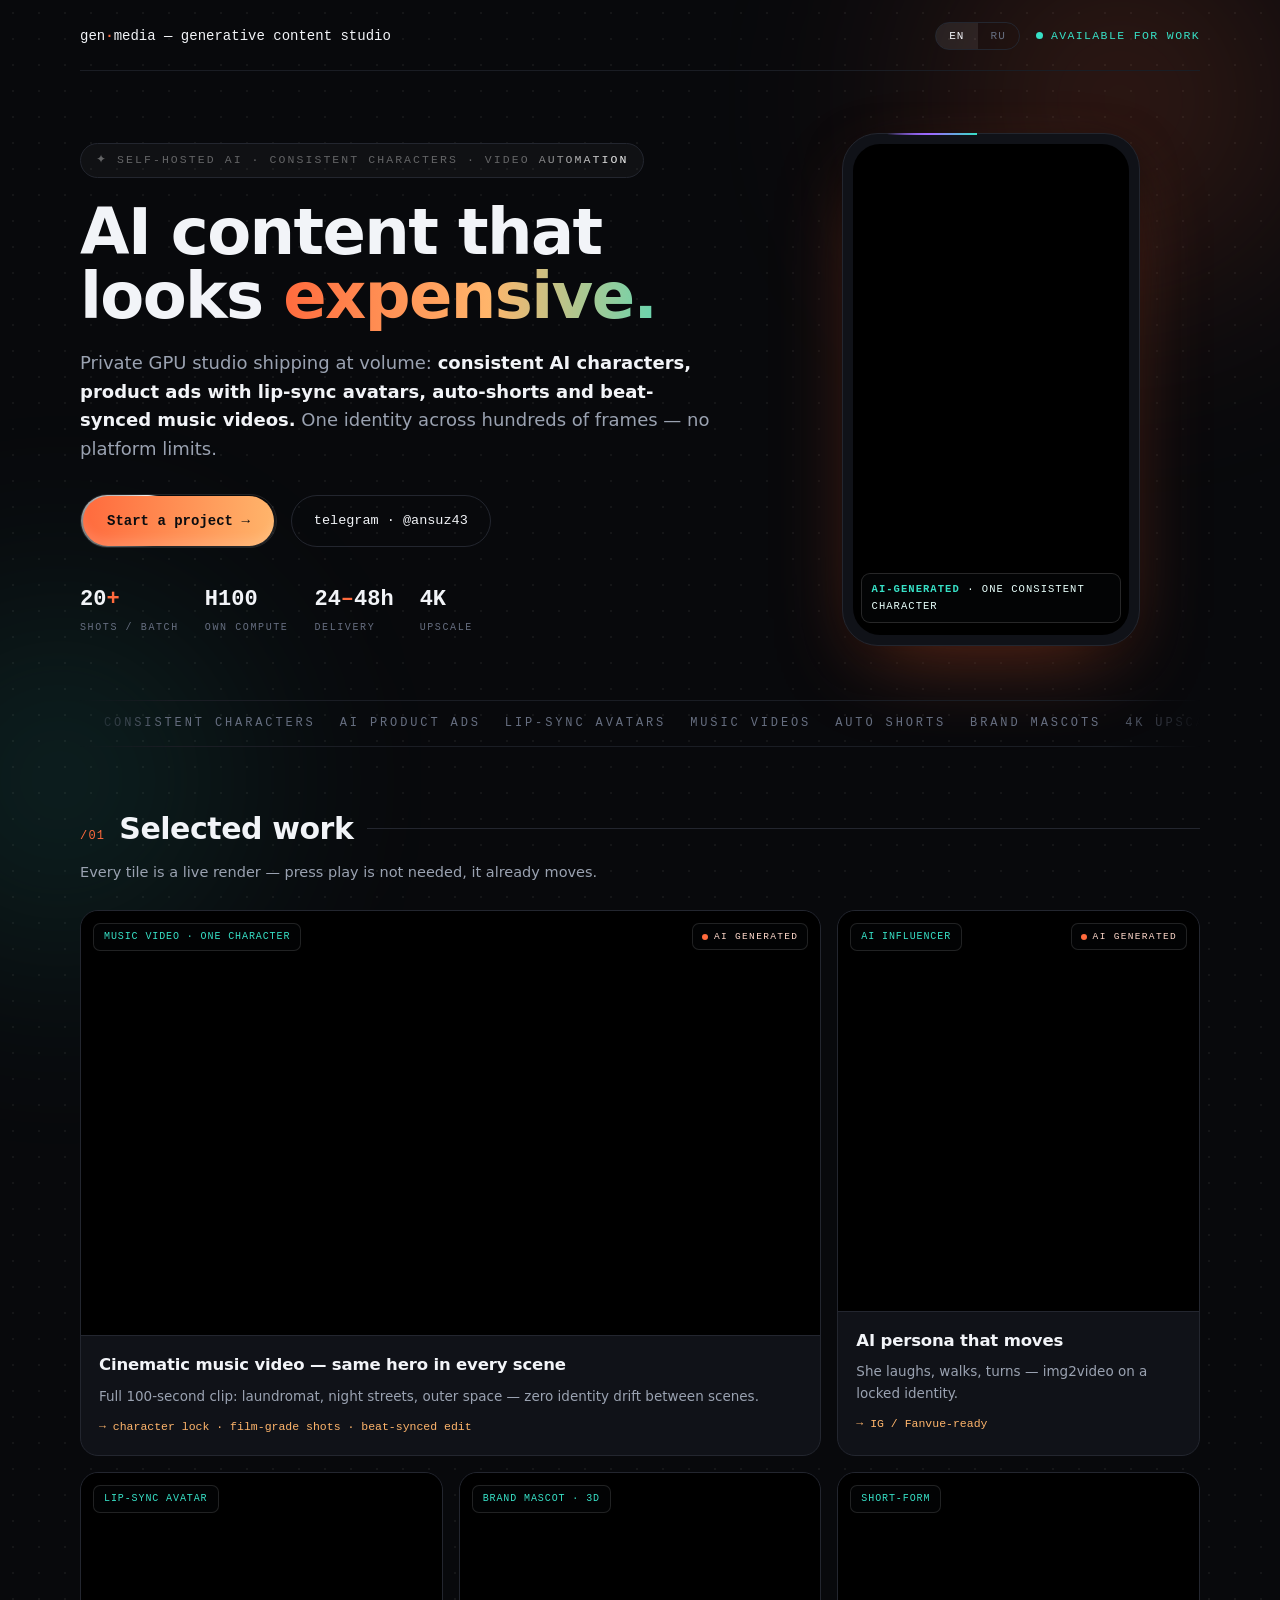
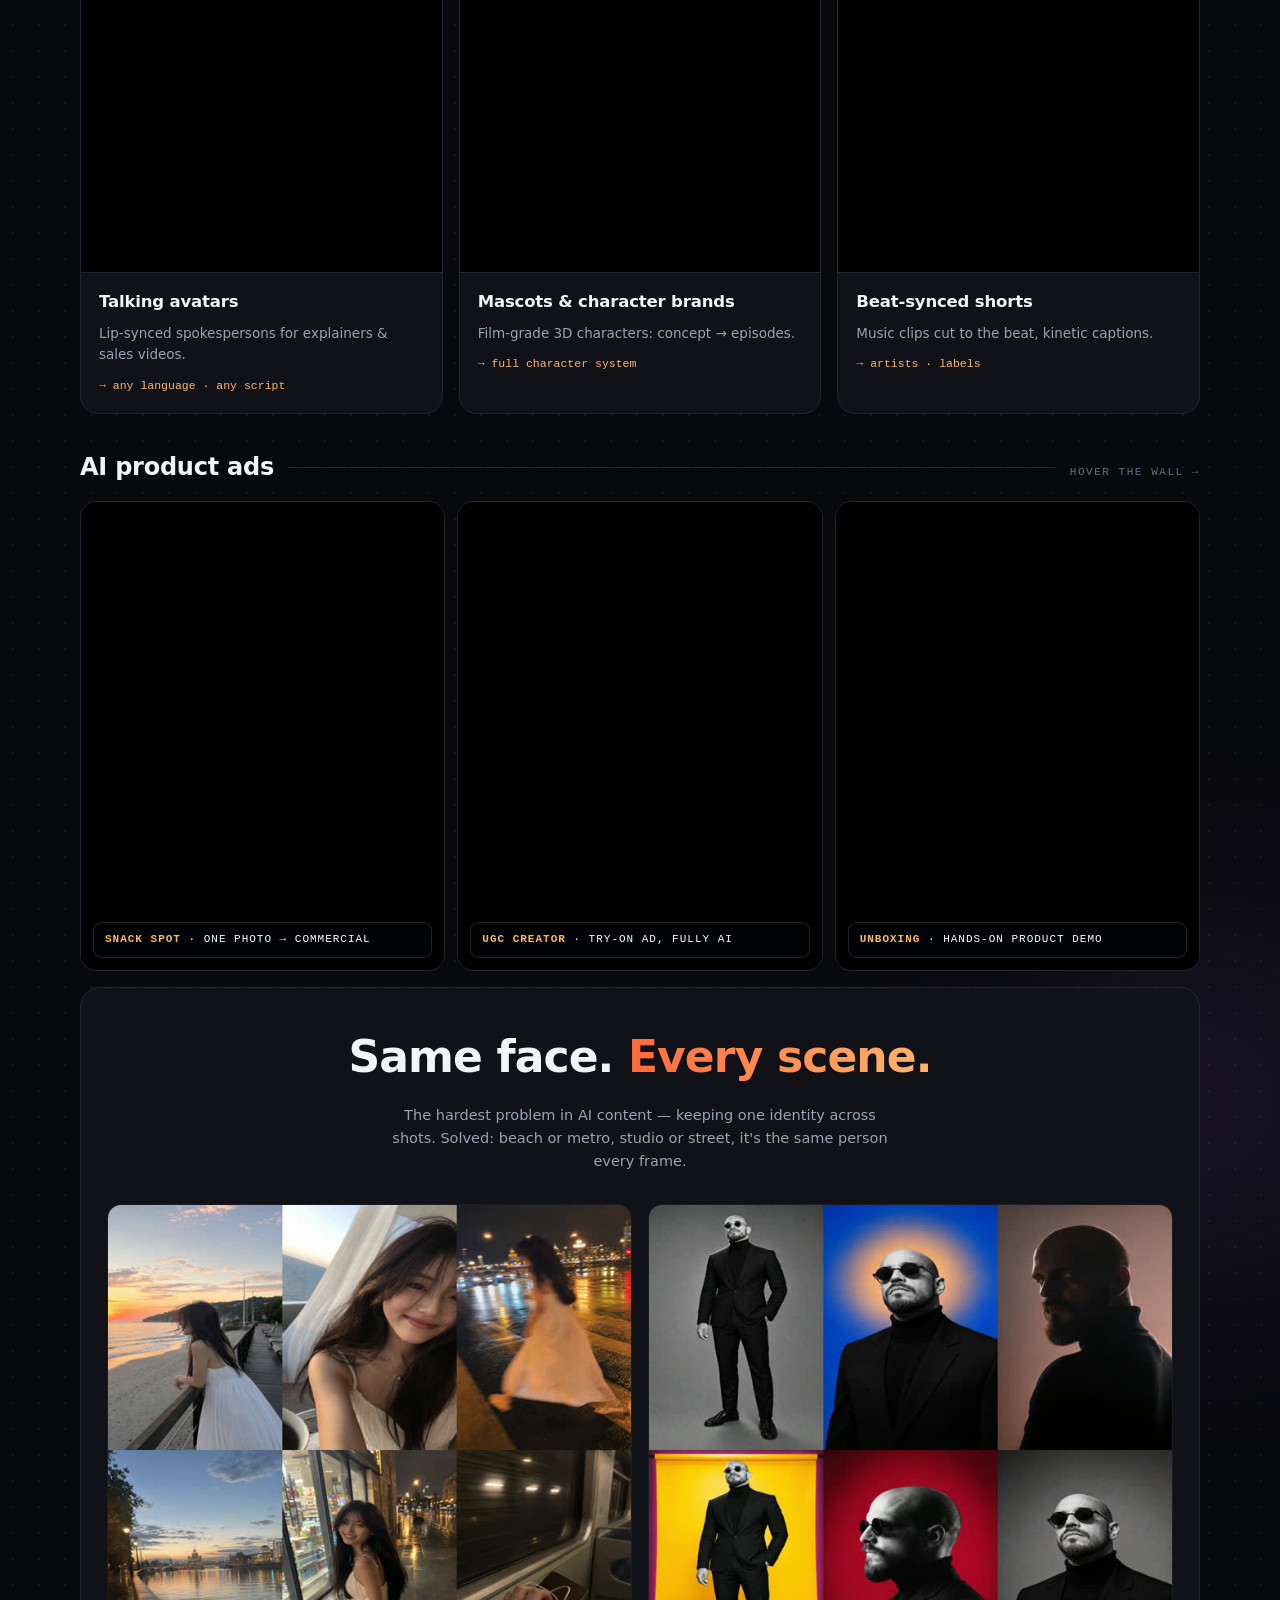
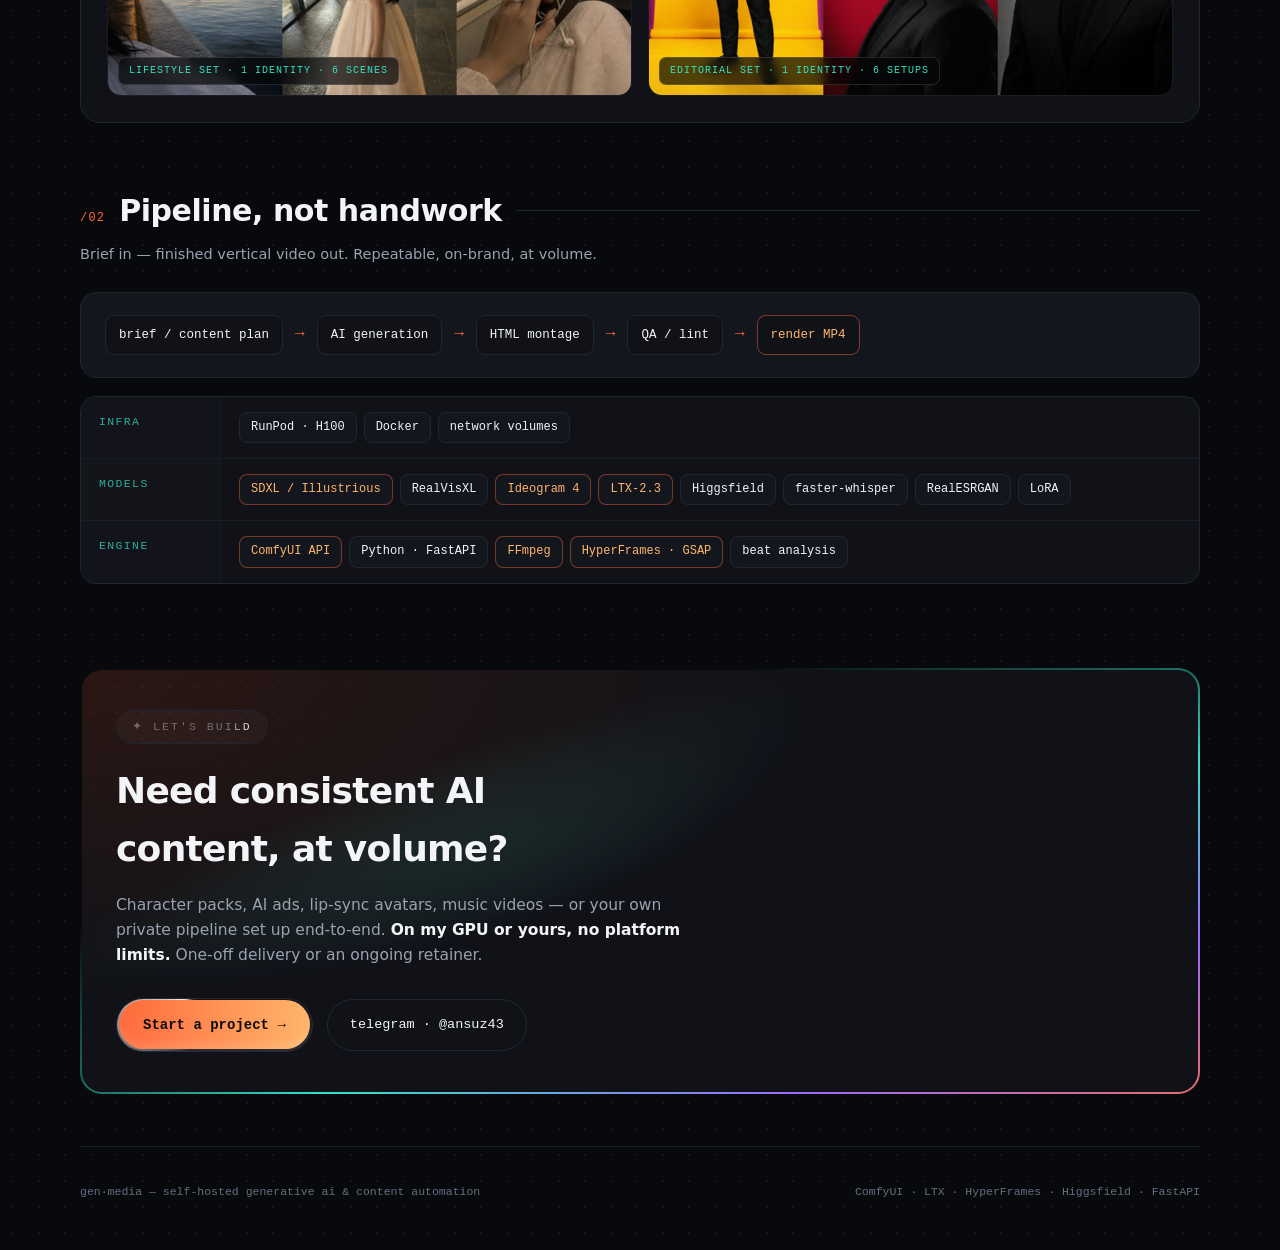
==== public/portfolio.html @ 78944365 "portfolio as separate page /portfolio.html (keep main landing intact) Co-Authored-By: Claude Fable 5" ====
<!doctype html>
<html lang="en">
<head>
<meta charset="utf-8">
<meta name="viewport" content="width=device-width,initial-scale=1">
<title>gen·media — AI content studio | consistent AI characters, ads, music videos</title>
<meta name="description" content="Private GPU studio: consistent AI characters, AI product ads with lip-sync avatars, auto-shorts and beat-synced music videos. Batch delivery, no platform limits.">
<meta property="og:title" content="gen·media — AI content that looks expensive">
<meta property="og:description" content="Consistent AI characters · AI product ads · lip-sync avatars · music videos. Portfolio with live video cases.">
<meta property="og:type" content="website">
<style>html,body{margin:0;padding:0;background:#08090c}</style>
</head>
<body>
<style>
  :root{
    --ink:#08090c; --panel:#101218; --panel-2:#14161d; --line:#23262f; --line-soft:#1a1d24;
    --txt:#f2f4f8; --mut:#9aa2b1; --dim:#666e80;
    --warm:#ff6a3d; --warm2:#ffb56b; --cool:#37e0c6; --violet:#9c6bff;
    --mono:"SF Mono",ui-monospace,"JetBrains Mono","Cascadia Code",Menlo,Consolas,monospace;
    --sans:system-ui,-apple-system,"Segoe UI",Roboto,"Helvetica Neue",Arial,sans-serif;
    --maxw:1120px;
  }
  *{box-sizing:border-box}
  .pf{position:relative;background:var(--ink);color:var(--txt);font-family:var(--sans);line-height:1.6;-webkit-font-smoothing:antialiased;
    padding:0 20px;overflow:hidden;
    background-image:radial-gradient(rgba(255,255,255,.05) 1px,transparent 1px);background-size:26px 26px;}
  .aurora{position:absolute;pointer-events:none;filter:blur(110px);opacity:.5;border-radius:50%}
  .au1{width:560px;height:560px;background:radial-gradient(circle,rgba(255,106,61,.55),transparent 65%);top:-180px;right:-120px}
  .au2{width:520px;height:520px;background:radial-gradient(circle,rgba(55,224,198,.4),transparent 65%);top:520px;left:-200px}
  .au3{width:600px;height:600px;background:radial-gradient(circle,rgba(156,107,255,.35),transparent 65%);top:2400px;right:-220px}
  .wrap{position:relative;max-width:var(--maxw);margin:0 auto;z-index:1}
  .mono{font-family:var(--mono)}
  a{color:inherit}
  video{display:block;background:#000}
  .top{display:flex;align-items:center;justify-content:space-between;gap:16px;padding:22px 0 20px;border-bottom:1px solid var(--line-soft);flex-wrap:wrap}
  .brand{font-family:var(--mono);font-size:14px}
  .brand b{color:var(--warm);font-weight:600}
  .lang{display:flex;border:1px solid var(--line);border-radius:100px;overflow:hidden;margin-left:auto}
  .lang button{background:none;border:0;color:var(--dim);font-family:var(--mono);font-size:11px;letter-spacing:.1em;padding:7px 13px;cursor:pointer}
  .lang button.on{background:rgba(255,255,255,.08);color:var(--txt)}
  .avail{font-family:var(--mono);font-size:11.5px;letter-spacing:.12em;text-transform:uppercase;color:var(--cool);display:inline-flex;align-items:center;gap:8px}
  .dot{width:7px;height:7px;border-radius:50%;background:var(--cool);animation:pulse 2.4s infinite}
  @keyframes pulse{0%{box-shadow:0 0 0 0 rgba(55,224,198,.5)}70%{box-shadow:0 0 0 7px transparent}100%{box-shadow:0 0 0 0 transparent}}
  /* ── hero ── */
  .hero{display:grid;grid-template-columns:1.22fr .78fr;gap:46px;align-items:center;padding:62px 0 48px}
  @media(max-width:880px){.hero{grid-template-columns:1fr;gap:36px}}
  .pill{display:inline-flex;align-items:center;gap:9px;border:1px solid var(--line);border-radius:100px;padding:7px 15px;background:rgba(255,255,255,.03)}
  .shiny{font-family:var(--mono);font-size:11.5px;letter-spacing:.18em;text-transform:uppercase;color:rgba(255,255,255,.35);
    background:linear-gradient(120deg,transparent 40%,rgba(255,255,255,.85) 50%,transparent 60%);
    background-size:200% 100%;background-clip:text;-webkit-background-clip:text;background-repeat:no-repeat;
    animation:shiny 3.2s cubic-bezier(.6,.6,0,1) infinite}
  @keyframes shiny{0%{background-position:180% 0}100%{background-position:-80% 0}}
  .hero h1{font-size:clamp(36px,5.8vw,64px);line-height:1.01;letter-spacing:-.025em;font-weight:800;margin:22px 0 0;text-wrap:balance}
  .hero h1 .grad{background:linear-gradient(92deg,var(--warm) 0%,var(--warm2) 55%,var(--cool) 115%);
    -webkit-background-clip:text;background-clip:text;color:transparent}
  .lede{font-size:clamp(15.5px,2vw,18px);color:var(--mut);margin:20px 0 0;max-width:56ch}
  .lede b{color:var(--txt);font-weight:600}
  .cta{display:flex;gap:14px;margin-top:30px;flex-wrap:wrap;align-items:center}
  /* shimmer button (Magic UI) */
  .shim{--spread:90deg;--speed:3.2s;position:relative;z-index:0;display:inline-flex;align-items:center;gap:9px;overflow:hidden;
    border-radius:100px;border:1px solid rgba(255,255,255,.1);padding:15px 26px;color:#0b0c0f;cursor:pointer;text-decoration:none;
    font-family:var(--mono);font-size:14px;font-weight:700;background:transparent;transition:transform .25s}
  .shim:active{transform:translateY(1px)}
  .shim .spark{position:absolute;inset:0;z-index:-3;filter:blur(2px);overflow:visible}
  .shim .spark::before{content:"";position:absolute;inset:-100%;
    background:conic-gradient(from 225deg,transparent 0,#fff var(--spread),transparent var(--spread));
    animation:spin var(--speed) linear infinite}
  @keyframes spin{to{transform:rotate(360deg)}}
  .shim .bd{position:absolute;inset:1.5px;z-index:-2;border-radius:100px;background:linear-gradient(92deg,var(--warm),var(--warm2))}
  .shim .hl{position:absolute;inset:0;border-radius:100px;box-shadow:inset 0 -8px 10px rgba(255,255,255,.12);transition:box-shadow .3s}
  .shim:hover .hl{box-shadow:inset 0 -6px 10px rgba(255,255,255,.25)}
  .ghost{font-family:var(--mono);font-size:13.5px;text-decoration:none;padding:14px 22px;border-radius:100px;border:1px solid var(--line);transition:border-color .2s}
  .ghost:hover{border-color:var(--warm)}
  .stats{display:flex;gap:26px;margin-top:34px;flex-wrap:wrap}
  .st .n{font-family:var(--mono);font-size:22px;font-weight:700;color:var(--txt)}
  .st .n i{color:var(--warm);font-style:normal}
  .st .k{font-family:var(--mono);font-size:10px;letter-spacing:.16em;text-transform:uppercase;color:var(--dim);margin-top:2px}
  /* phone + border beam */
  .phwrap{position:relative;width:min(298px,76vw);margin:0 auto}
  .phone{position:relative;border-radius:36px;padding:10px;background:var(--panel);border:1px solid var(--line);
    box-shadow:0 30px 90px -26px rgba(255,106,61,.4),0 10px 34px rgba(0,0,0,.55)}
  .phone::before{content:"";position:absolute;top:20px;left:50%;transform:translateX(-50%);width:84px;height:22px;background:#000;border-radius:12px;z-index:3}
  .phone video{width:100%;aspect-ratio:9/16;object-fit:cover;border-radius:27px}
  .beam{pointer-events:none;position:absolute;inset:0;border-radius:36px;border:2px solid transparent;
    -webkit-mask:linear-gradient(transparent,transparent),linear-gradient(#000,#000);
    mask:linear-gradient(transparent,transparent),linear-gradient(#000,#000);
    -webkit-mask-clip:padding-box,border-box;mask-clip:padding-box,border-box;
    -webkit-mask-composite:source-in;mask-composite:intersect}
  .beam i{position:absolute;aspect-ratio:1;width:90px;
    background:linear-gradient(to left,var(--warm),var(--violet),transparent);
    offset-path:rect(0 auto auto 0 round 90px);animation:beam 7s linear infinite}
  .beam i.b2{background:linear-gradient(to left,var(--cool),var(--violet),transparent);animation-delay:-3.5s}
  @keyframes beam{to{offset-distance:100%}}
  .phcap{position:absolute;left:18px;right:18px;bottom:22px;z-index:3;font-family:var(--mono);font-size:10.5px;letter-spacing:.1em;
    text-transform:uppercase;color:#e8fffb;background:rgba(6,8,10,.55);border:1px solid rgba(255,255,255,.14);border-radius:9px;padding:7px 10px;backdrop-filter:blur(6px)}
  .phcap b{color:var(--cool);font-weight:600}
  /* marquee */
  .mq{border-top:1px solid var(--line-soft);border-bottom:1px solid var(--line-soft);overflow:hidden;padding:13px 0;margin-top:6px;
    -webkit-mask:linear-gradient(90deg,transparent,#000 8%,#000 92%,transparent);mask:linear-gradient(90deg,transparent,#000 8%,#000 92%,transparent)}
  .mq-in{display:flex;width:max-content;animation:mq 28s linear infinite}
  .mq:hover .mq-in{animation-play-state:paused}
  .mq span{font-family:var(--mono);font-size:12px;letter-spacing:.24em;text-transform:uppercase;color:var(--dim);padding:0 24px;white-space:nowrap}
  .mq span i{color:var(--warm);font-style:normal;padding-right:24px}
  @keyframes mq{to{transform:translateX(-50%)}}
  /* sections */
  .sec{padding:58px 0 6px}
  .sec-h{display:flex;align-items:baseline;gap:14px;margin:0 0 8px}
  .sec-h .n{font-family:var(--mono);font-size:12px;color:var(--warm);letter-spacing:.1em}
  .sec-h h2{font-size:clamp(22px,3.2vw,30px);font-weight:800;letter-spacing:-.015em;margin:0}
  .sec-h .rule{flex:1;height:1px;background:var(--line);align-self:center}
  .sec-sub{color:var(--mut);font-size:14.5px;margin:0 0 26px;max-width:64ch}
  /* bento */
  .bento{display:grid;grid-template-columns:repeat(3,1fr);gap:16px}
  @media(max-width:880px){.bento{grid-template-columns:repeat(2,1fr)}}
  @media(max-width:620px){.bento{grid-template-columns:1fr}}
  .bcard{position:relative;border:1px solid var(--line);border-radius:18px;overflow:hidden;background:var(--panel);
    display:flex;flex-direction:column;transition:transform .3s cubic-bezier(.2,.7,.2,1),border-color .3s,box-shadow .3s}
  .bcard:hover{transform:translateY(-4px);border-color:rgba(255,106,61,.5);box-shadow:0 26px 70px -28px rgba(255,106,61,.35)}
  .bcard.w2{grid-column:span 2}
  @media(max-width:620px){.bcard.w2{grid-column:span 1}}
  .bmedia{position:relative;overflow:hidden;border-bottom:1px solid var(--line)}
  .bmedia video,.bmedia img{width:100%;height:100%;object-fit:cover;transition:transform .6s ease}
  .bcard:hover .bmedia video,.bcard:hover .bmedia img{transform:scale(1.04)}
  .bcard .bmedia{aspect-ratio:9/10}
  .bcard.w2 .bmedia{aspect-ratio:16/9.2}
  .badge{position:absolute;top:12px;left:12px;z-index:2;font-family:var(--mono);font-size:10px;letter-spacing:.09em;text-transform:uppercase;
    background:rgba(4,5,7,.62);color:var(--cool);padding:5px 10px;border-radius:7px;border:1px solid rgba(255,255,255,.12);backdrop-filter:blur(6px)}
  .live{position:absolute;top:12px;right:12px;z-index:2;font-family:var(--mono);font-size:9.5px;letter-spacing:.14em;text-transform:uppercase;
    color:#ffd9cb;background:rgba(4,5,7,.62);border:1px solid rgba(255,255,255,.12);border-radius:7px;padding:5px 9px;display:inline-flex;align-items:center;gap:6px;backdrop-filter:blur(6px)}
  .live::before{content:"";width:6px;height:6px;border-radius:50%;background:var(--warm);animation:pulse 2s infinite}
  .bbody{padding:16px 18px 18px}
  .bbody h4{margin:0;font-size:16.5px;letter-spacing:-.01em;text-wrap:balance}
  .bbody p{margin:7px 0 0;color:var(--mut);font-size:13.5px}
  .bbody .res{margin-top:11px;font-family:var(--mono);font-size:11.5px;color:var(--warm2)}
  /* hover video wall (21st: dynamic frame layout) */
  .wallh{display:flex;align-items:baseline;gap:14px;margin:34px 0 14px}
  .wallh h3{font-size:clamp(19px,2.6vw,24px);font-weight:800;letter-spacing:-.01em;margin:0}
  .wallh .hint{font-family:var(--mono);font-size:11px;letter-spacing:.14em;text-transform:uppercase;color:var(--dim)}
  .wall{display:flex;gap:12px;height:min(58vw,470px)}
  .wcell{position:relative;flex:1;overflow:hidden;border-radius:16px;border:1px solid var(--line);cursor:pointer;
    transition:flex .55s cubic-bezier(.2,.7,.2,1),border-color .3s,box-shadow .3s}
  .wcell:hover{flex:2.6;border-color:rgba(255,106,61,.55);box-shadow:0 24px 60px -26px rgba(255,106,61,.4)}
  .wcell video{width:100%;height:100%;object-fit:cover}
  .wlab{position:absolute;left:12px;right:12px;bottom:12px;z-index:2;font-family:var(--mono);font-size:11px;letter-spacing:.09em;
    text-transform:uppercase;color:#fff;background:rgba(4,5,7,.6);border:1px solid rgba(255,255,255,.13);border-radius:9px;
    padding:8px 11px;backdrop-filter:blur(6px);white-space:nowrap;overflow:hidden;text-overflow:ellipsis}
  .wlab b{color:var(--warm2);font-weight:600}
  @media(max-width:640px){.wall{flex-direction:column;height:auto}.wcell{aspect-ratio:16/10}.wcell:hover{flex:1}}
  /* proof */
  .proof{margin-top:16px;border:1px solid var(--line);border-radius:20px;background:var(--panel);overflow:hidden}
  .proof .head{padding:34px 28px 4px;text-align:center}
  .proof h3{font-size:clamp(26px,4.4vw,44px);letter-spacing:-.02em;margin:0;font-weight:800;text-wrap:balance}
  .proof h3 .grad{background:linear-gradient(92deg,var(--warm),var(--warm2));-webkit-background-clip:text;background-clip:text;color:transparent}
  .proof p{color:var(--mut);margin:12px auto 0;max-width:54ch;font-size:14.5px}
  .proof .grids{display:grid;grid-template-columns:1fr 1fr;gap:16px;padding:26px}
  @media(max-width:700px){.proof .grids{grid-template-columns:1fr}}
  .proof .g{border:1px solid var(--line-soft);border-radius:14px;overflow:hidden;position:relative}
  .proof .g img{width:100%;display:block;transition:transform .6s ease}
  .proof .g:hover img{transform:scale(1.03)}
  .proof .g .tag{position:absolute;bottom:10px;left:10px;font-family:var(--mono);font-size:10px;letter-spacing:.1em;text-transform:uppercase;
    background:rgba(4,5,7,.68);color:var(--cool);padding:5px 10px;border-radius:7px;border:1px solid rgba(255,255,255,.12);backdrop-filter:blur(6px)}
  /* flow & stack */
  .flow{border:1px solid var(--line);border-radius:16px;background:var(--panel-2);padding:22px 24px;display:flex;align-items:center;gap:12px;flex-wrap:wrap;margin-top:18px}
  .flow .step{font-family:var(--mono);font-size:12.5px;border:1px solid var(--line);border-radius:9px;padding:9px 13px;background:var(--panel)}
  .flow .arr{color:var(--warm);font-family:var(--mono)}
  .flow .step.out{color:var(--warm2);border-color:rgba(255,106,61,.45)}
  .spec{border:1px solid var(--line);border-radius:16px;overflow:hidden;background:var(--panel);margin-top:18px}
  .spec .row{display:grid;grid-template-columns:140px 1fr;border-top:1px solid var(--line-soft)}
  .spec .row:first-child{border-top:0}
  .spec .rk{font-family:var(--mono);font-size:11.5px;letter-spacing:.12em;text-transform:uppercase;color:var(--cool);opacity:.75;padding:16px 18px;border-right:1px solid var(--line-soft);background:var(--panel-2)}
  .spec .rvv{padding:15px 18px;display:flex;flex-wrap:wrap;gap:7px}
  .chip{font-family:var(--mono);font-size:12px;border:1px solid var(--line);border-radius:8px;padding:5px 11px;background:var(--panel-2)}
  .chip.hot{border-color:rgba(255,106,61,.42);color:var(--warm2)}
  @media(max-width:640px){.spec .row{grid-template-columns:1fr}.spec .rk{border-right:0;border-bottom:1px solid var(--line-soft)}}
  /* CTA + shine-border (Magic UI) */
  .offer{position:relative;border-radius:22px;padding:2px;margin-top:20px;
    background-image:radial-gradient(transparent,transparent,var(--warm),var(--violet),var(--cool),transparent,transparent);
    background-size:320% 320%;animation:shine 9s linear infinite}
  @keyframes shine{0%{background-position:0% 0%}50%{background-position:100% 100%}100%{background-position:0% 0%}}
  .offer .in{border-radius:20px;background:radial-gradient(130% 150% at 0% 0%,rgba(255,106,61,.14) 0%,var(--panel) 50%);padding:40px 34px}
  .offer h2{font-size:clamp(24px,3.6vw,36px);letter-spacing:-.02em;margin:0;text-wrap:balance;max-width:22ch;font-weight:800}
  .offer p{color:var(--mut);font-size:15.5px;margin:16px 0 0;max-width:60ch}
  .offer p b{color:var(--txt)}
  .foot{padding:36px 0 48px;margin-top:46px;border-top:1px solid var(--line-soft);display:flex;justify-content:space-between;gap:14px;flex-wrap:wrap;font-family:var(--mono);font-size:11.5px;color:var(--dim)}
  /* reveal */
  .rv{opacity:0;transform:translateY(26px);transition:opacity .8s cubic-bezier(.2,.7,.2,1),transform .8s cubic-bezier(.2,.7,.2,1)}
  .rv.in{opacity:1;transform:none}
  .rv.d1{transition-delay:.08s}.rv.d2{transition-delay:.16s}.rv.d3{transition-delay:.24s}
  @media(prefers-reduced-motion:reduce){.rv{opacity:1;transform:none;transition:none}
    .mq-in,.beam i,.shim .spark::before,.shiny,.offer{animation:none}.dot,.live::before{animation:none}}
</style>

<div class="pf">
<div class="aurora au1"></div><div class="aurora au2"></div><div class="aurora au3"></div>
<div class="wrap">

  <div class="top">
    <div class="brand mono">gen<b>·</b>media — generative content studio</div>
    <div class="lang"><button data-l="en" class="on">EN</button><button data-l="ru">RU</button></div>
    <div class="avail"><span class="dot"></span><span data-i="avail">available for work</span></div>
  </div>

  <header class="hero">
    <div>
      <div class="pill rv"><span class="shiny" data-i="pill1">✦ self-hosted ai · consistent characters · video automation</span></div>
      <h1 class="rv d1" data-i="h1">AI content that looks <span class="grad">expensive.</span></h1>
      <p class="lede rv d2" data-i="lede">Private GPU studio shipping at volume: <b>consistent AI characters, product ads with lip-sync avatars,
        auto-shorts and beat-synced music videos.</b> One identity across hundreds of frames — no platform limits.</p>
      <div class="cta rv d3">
        <a class="shim" href="#" onclick="return false"><span class="spark"></span><span class="bd"></span><span class="hl"></span><span data-i="btn1">Start a project →</span></a>
        <a class="ghost" href="https://t.me/ansuz43" target="_blank" rel="noopener">telegram · @ansuz43</a>
      </div>
      <div class="stats rv d3">
        <div class="st"><div class="n">20<i>+</i></div><div class="k" data-i="k1">shots / batch</div></div>
        <div class="st"><div class="n">H100</div><div class="k" data-i="k2">own compute</div></div>
        <div class="st"><div class="n">24<i>–</i>48h</div><div class="k" data-i="k3">delivery</div></div>
        <div class="st"><div class="n">4K</div><div class="k" data-i="k4">upscale</div></div>
      </div>
    </div>
    <div class="rv d2">
      <div class="phwrap">
        <div class="phone">
          <video autoplay muted loop playsinline src="[data-uri]"></video>
          <div class="phcap" data-i="cap1"><b>AI-generated</b> · one consistent character</div>
        </div>
        <div class="beam"><i></i><i class="b2"></i></div>
      </div>
    </div>
  </header>

  <div class="mq"><div class="mq-in">
    <span data-i="mq">consistent characters<i></i>ai product ads<i></i>lip-sync avatars<i></i>music videos<i></i>auto shorts<i></i>brand mascots<i></i>4k upscale<i></i>batch delivery<i></i></span>
    <span data-i="mq">consistent characters<i></i>ai product ads<i></i>lip-sync avatars<i></i>music videos<i></i>auto shorts<i></i>brand mascots<i></i>4k upscale<i></i>batch delivery<i></i></span>
  </div></div>

  <section class="sec">
    <div class="sec-h rv"><span class="n mono">/01</span><h2 data-i="s1">Selected work</h2><span class="rule"></span></div>
    <p class="sec-sub rv" data-i="sub1">Every tile is a live render — press play is not needed, it already moves.</p>
    <div class="bento">
      <div class="bcard w2 rv">
        <div class="bmedia"><span class="badge">music video · one character</span><span class="live">ai generated</span>
          <video muted loop playsinline preload="metadata" src="[data-uri]"></video></div>
        <div class="bbody"><h4 data-i="c1h">Cinematic music video — same hero in every scene</h4>
          <p data-i="c1p">Full 100-second clip: laundromat, night streets, outer space — zero identity drift between scenes.</p>
          <div class="res" data-i="c1r">→ character lock · film-grade shots · beat-synced edit</div></div>
      </div>
      <div class="bcard rv d1">
        <div class="bmedia"><span class="badge">ai influencer</span><span class="live">ai generated</span>
          <video muted loop playsinline preload="metadata" src="[data-uri]"></video></div>
        <div class="bbody"><h4 data-i="c2h">AI persona that moves</h4>
          <p data-i="c2p">She laughs, walks, turns — img2video on a locked identity.</p>
          <div class="res" data-i="c2r">→ IG / Fanvue-ready</div></div>
      </div>
      <div class="bcard rv">
        <div class="bmedia"><span class="badge">lip-sync avatar</span>
          <video muted loop playsinline preload="metadata" src="[data-uri]"></video></div>
        <div class="bbody"><h4 data-i="c3h">Talking avatars</h4>
          <p data-i="c3p">Lip-synced spokespersons for explainers &amp; sales videos.</p>
          <div class="res" data-i="c3r">→ any language · any script</div></div>
      </div>
      <div class="bcard rv d1">
        <div class="bmedia"><span class="badge">brand mascot · 3d</span>
          <video muted loop playsinline preload="metadata" src="[data-uri]"></video></div>
        <div class="bbody"><h4 data-i="c4h">Mascots &amp; character brands</h4>
          <p data-i="c4p">Film-grade 3D characters: concept → episodes.</p>
          <div class="res" data-i="c4r">→ full character system</div></div>
      </div>
      <div class="bcard rv d2">
        <div class="bmedia"><span class="badge">short-form</span>
          <video muted loop playsinline preload="metadata" src="[data-uri]"></video></div>
        <div class="bbody"><h4 data-i="c5h">Beat-synced shorts</h4>
          <p data-i="c5p">Music clips cut to the beat, kinetic captions.</p>
          <div class="res" data-i="c5r">→ artists · labels</div></div>
      </div>
    </div>

    
    <div class="wallh rv"><h3 data-i="w0">AI product ads</h3><span class="rule" style="flex:1;height:1px;background:var(--line);align-self:center"></span><span class="hint" data-i="wh">hover the wall →</span></div>
    <div class="wall rv">
      <div class="wcell"><video muted loop playsinline preload="metadata" src="[data-uri]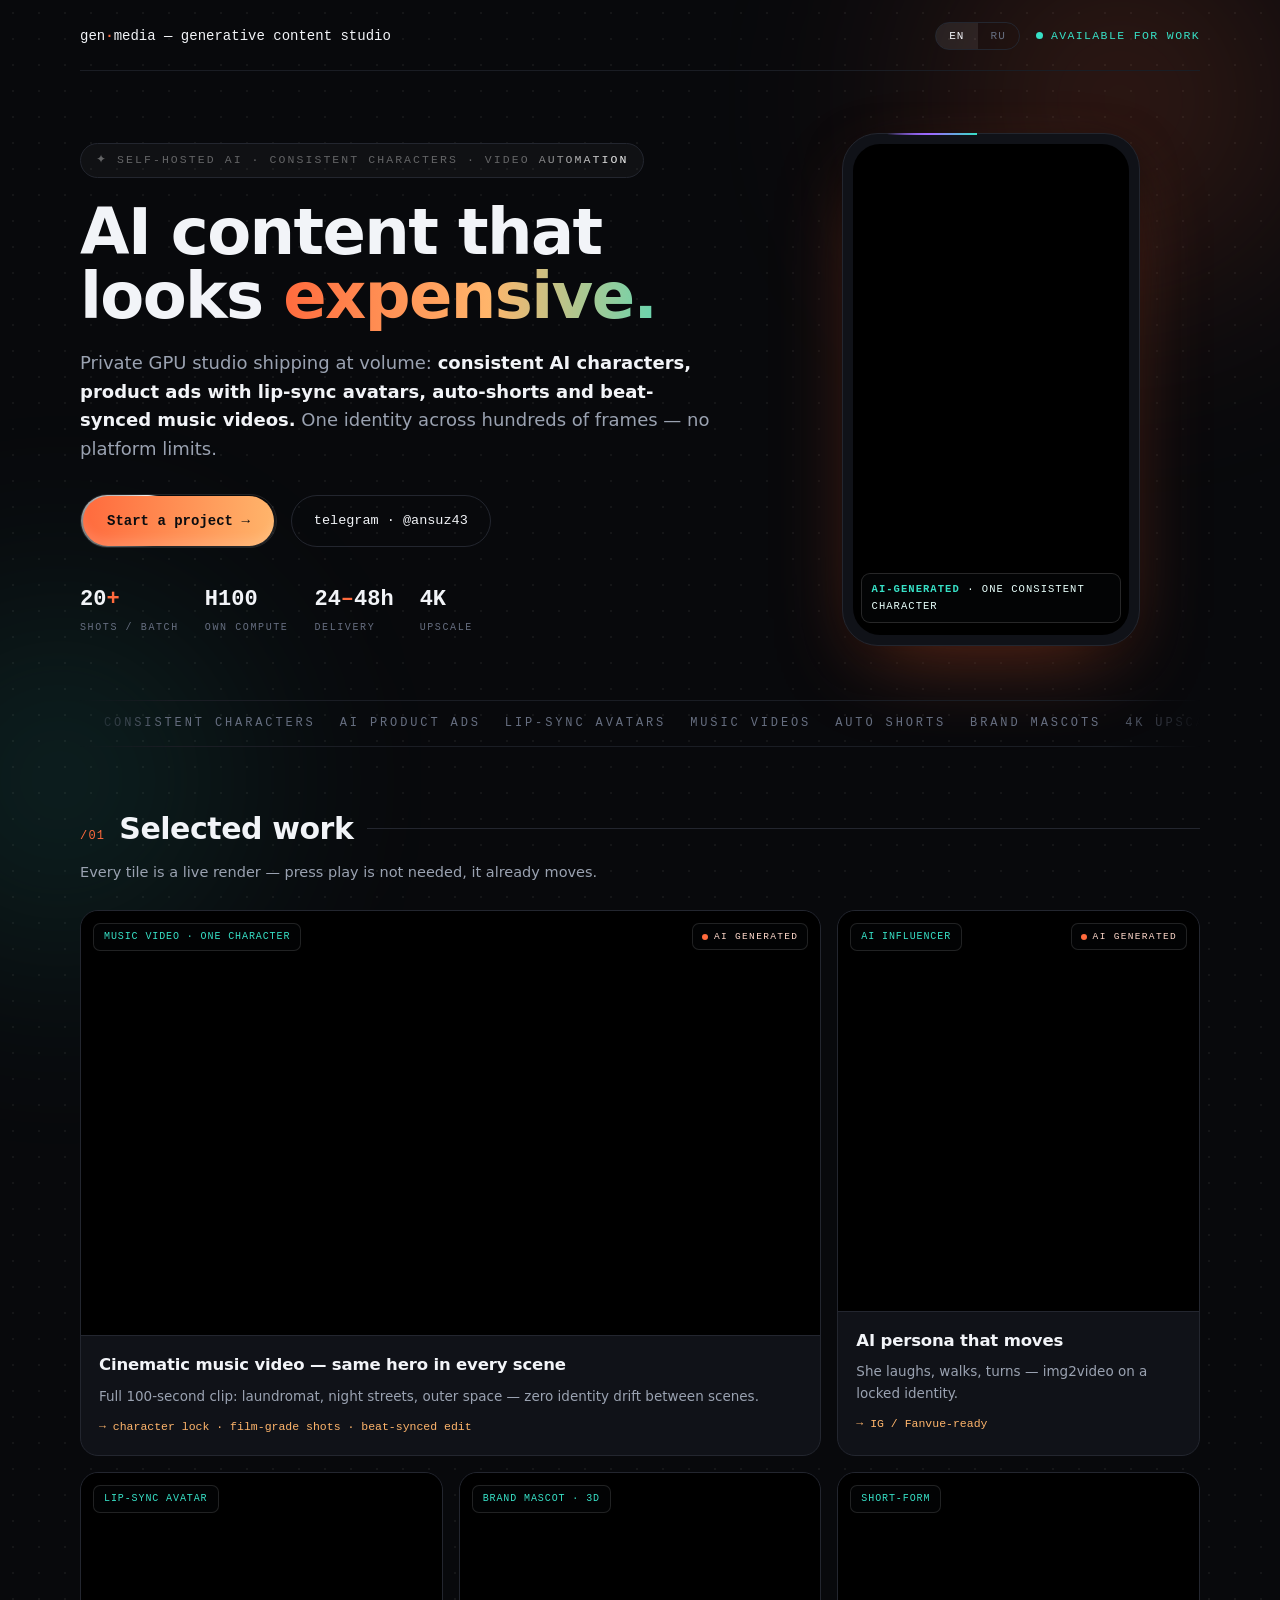
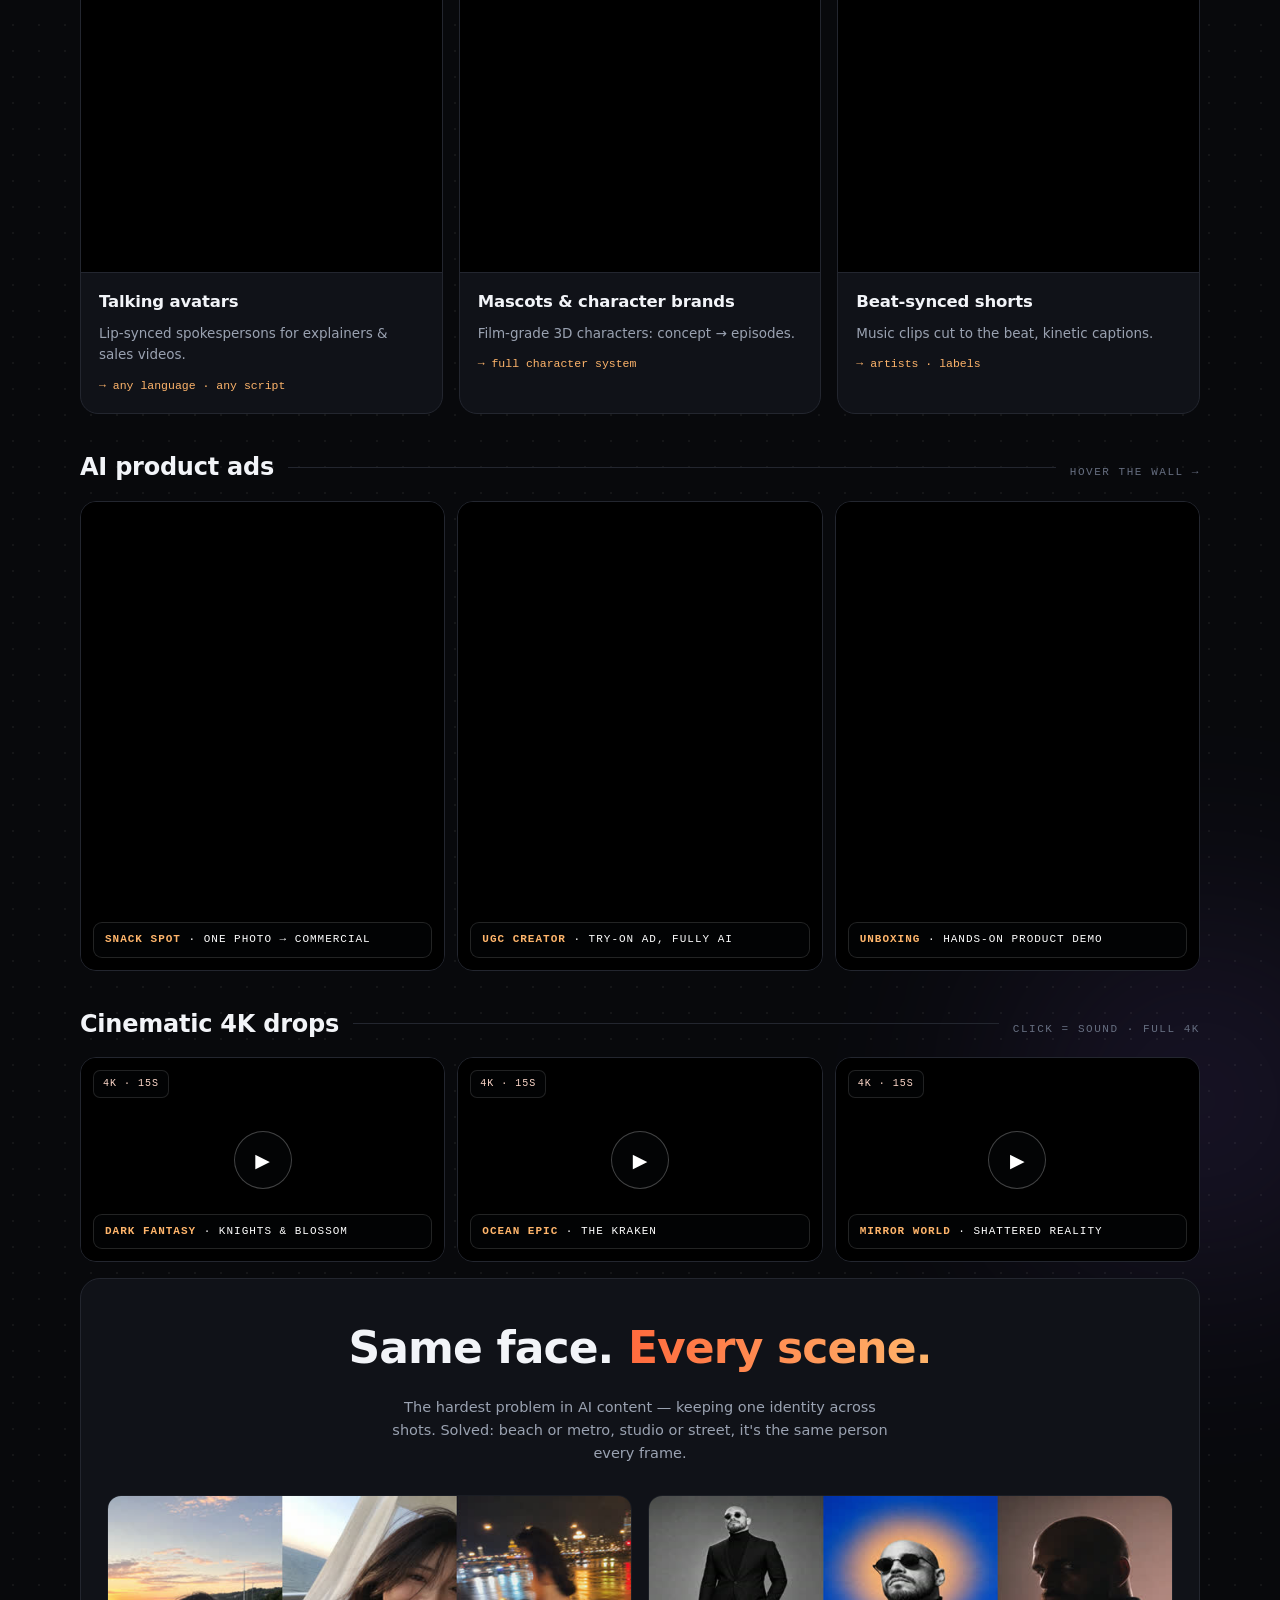
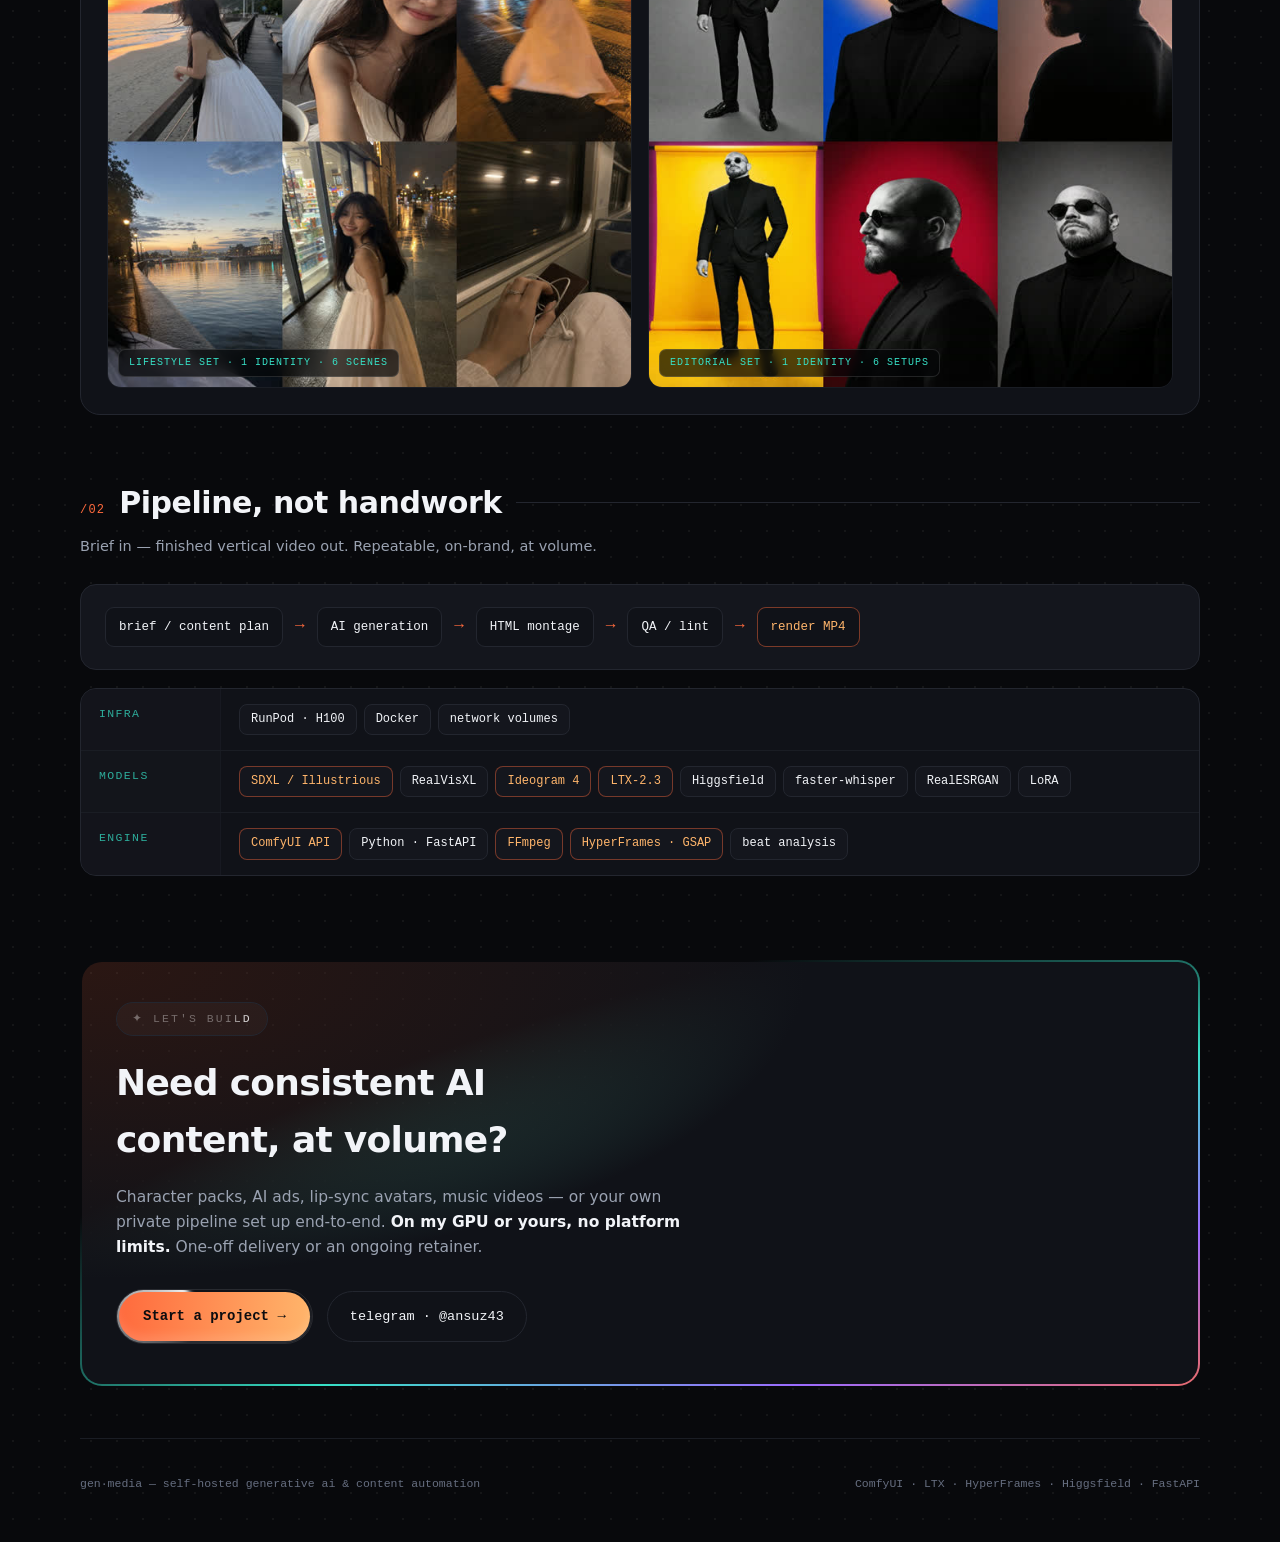
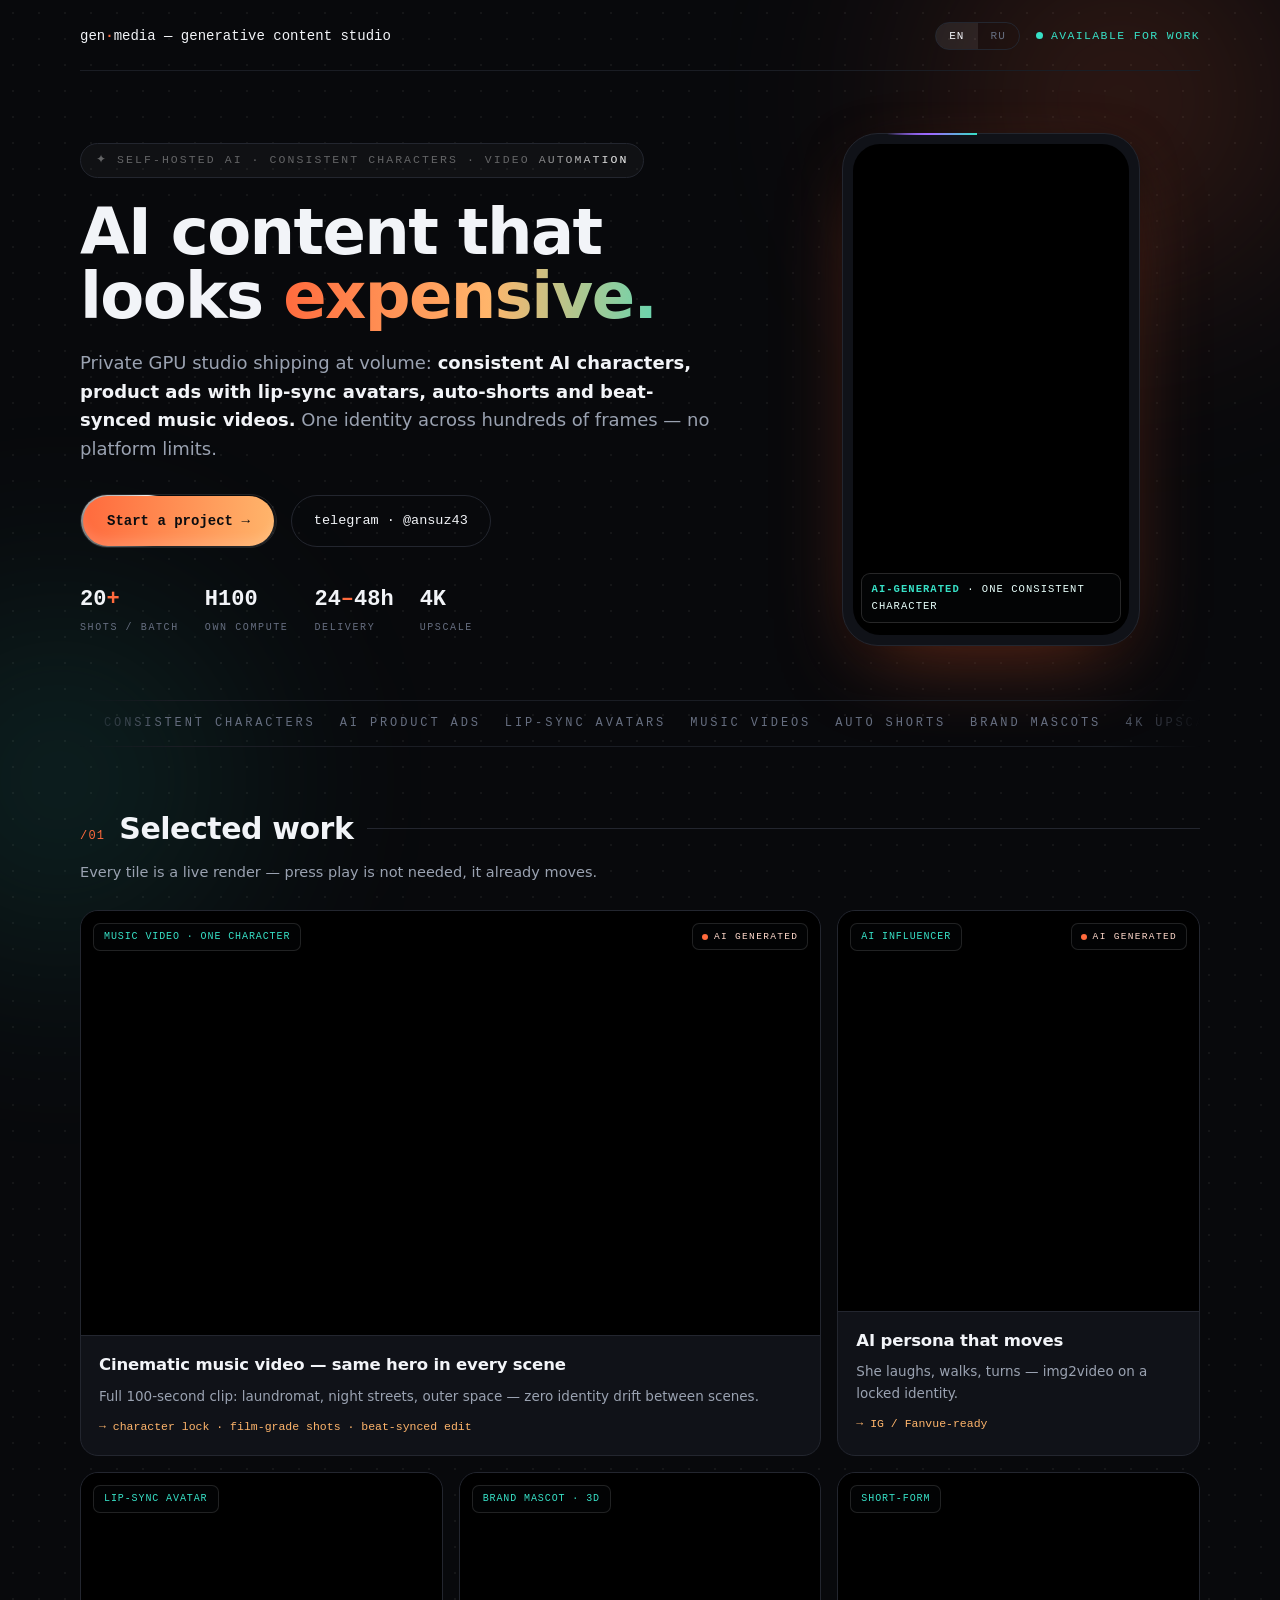
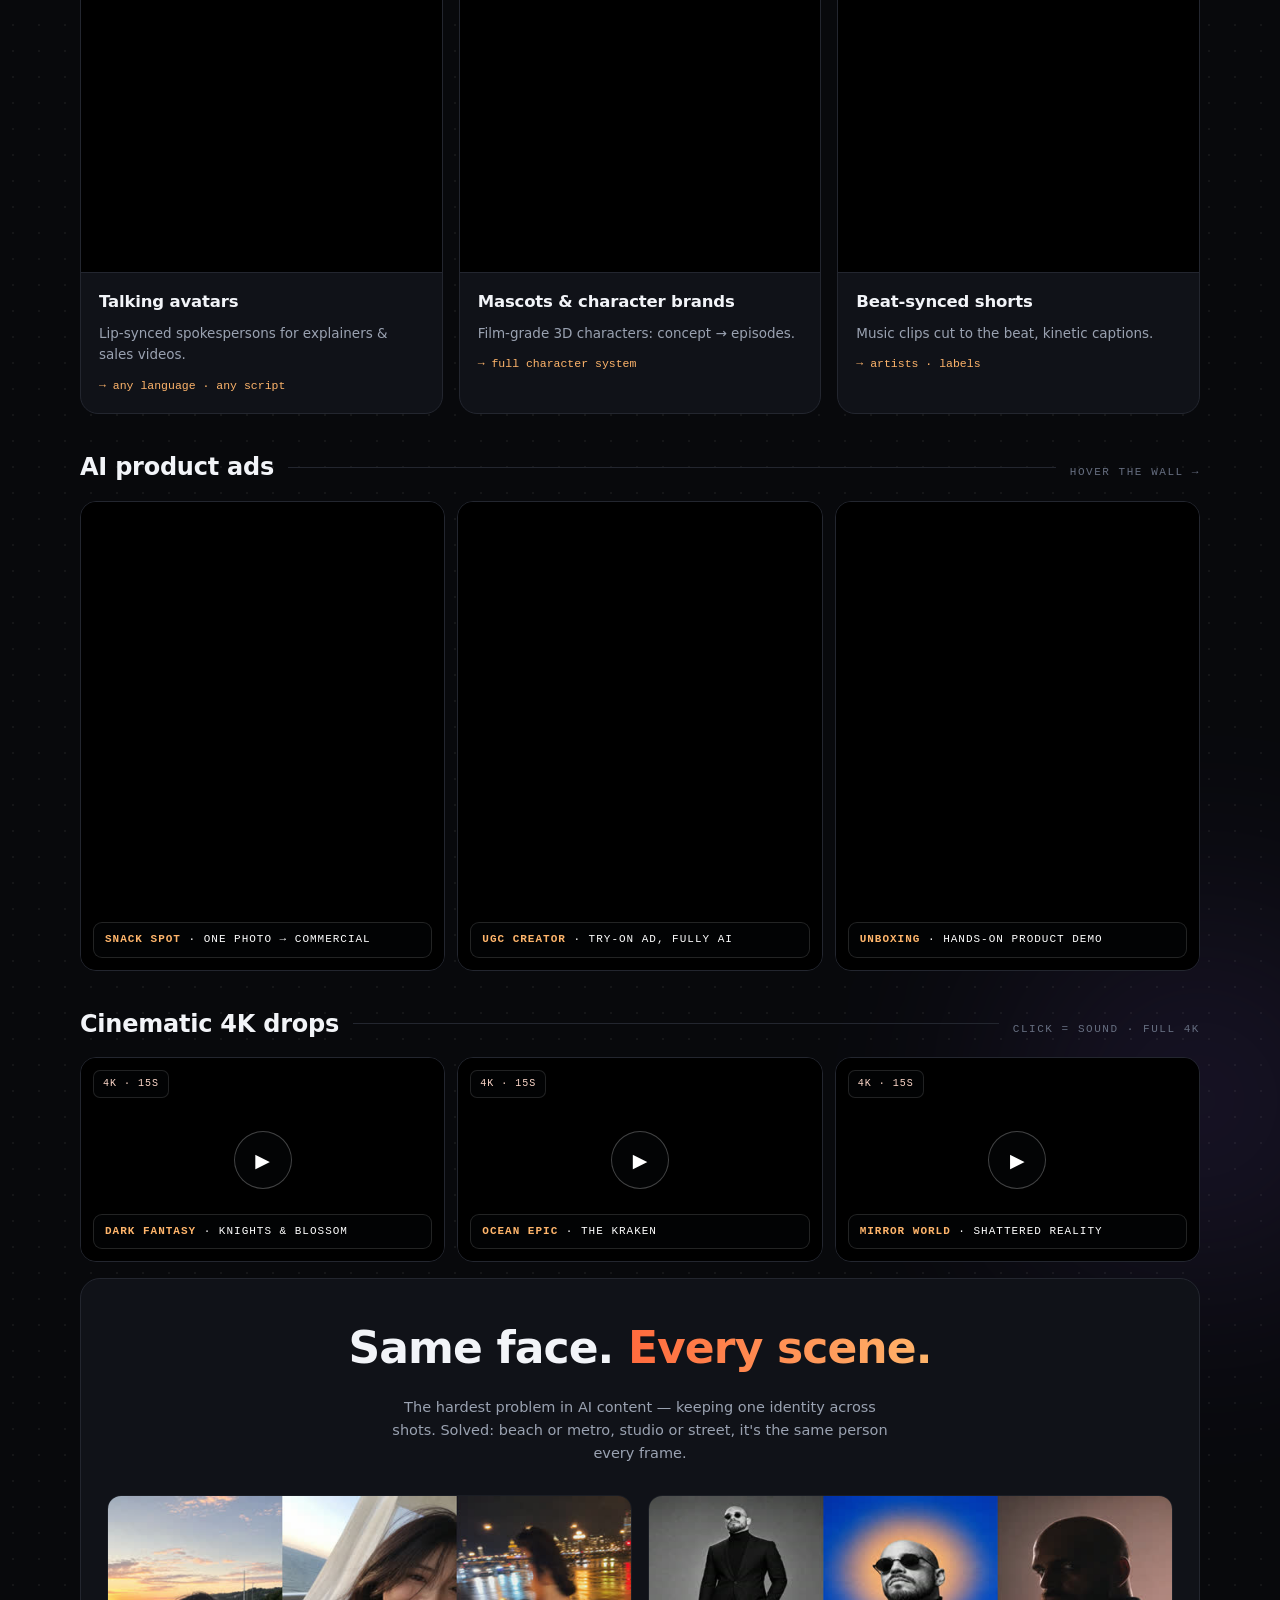
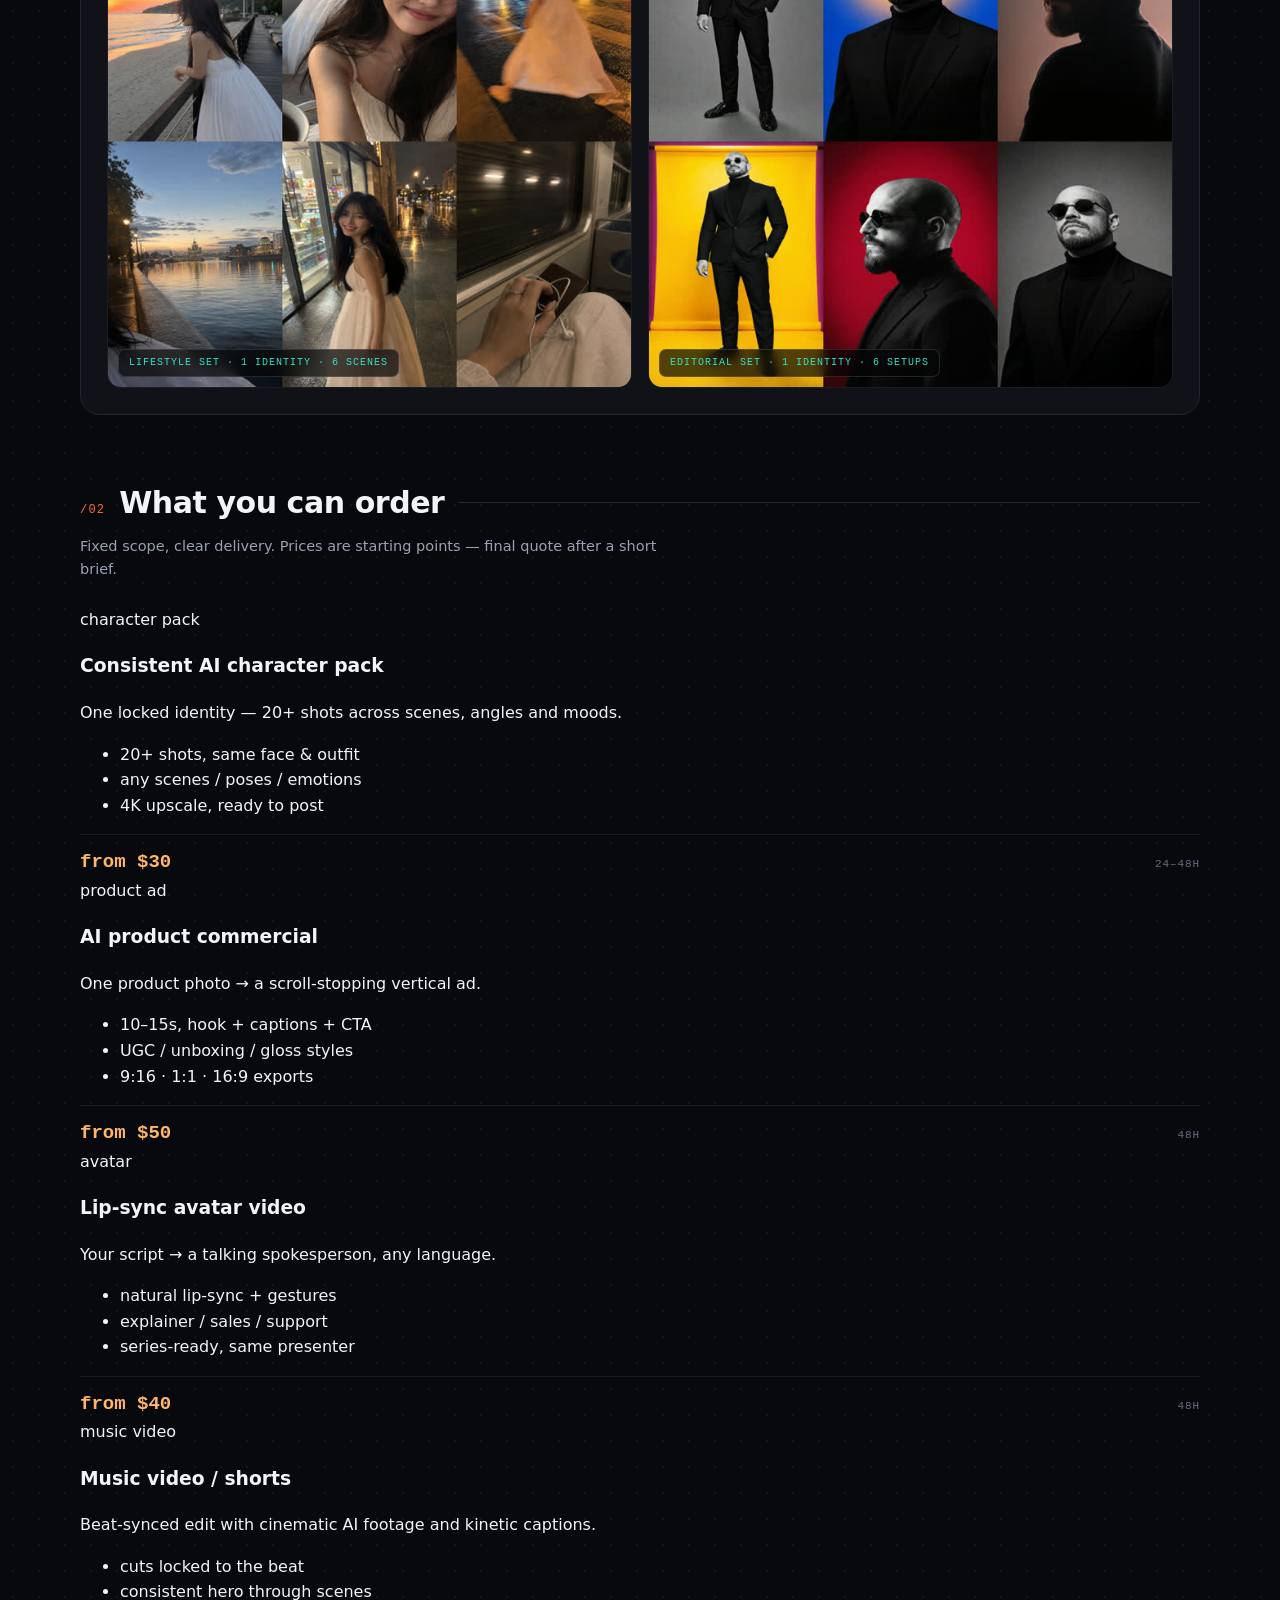
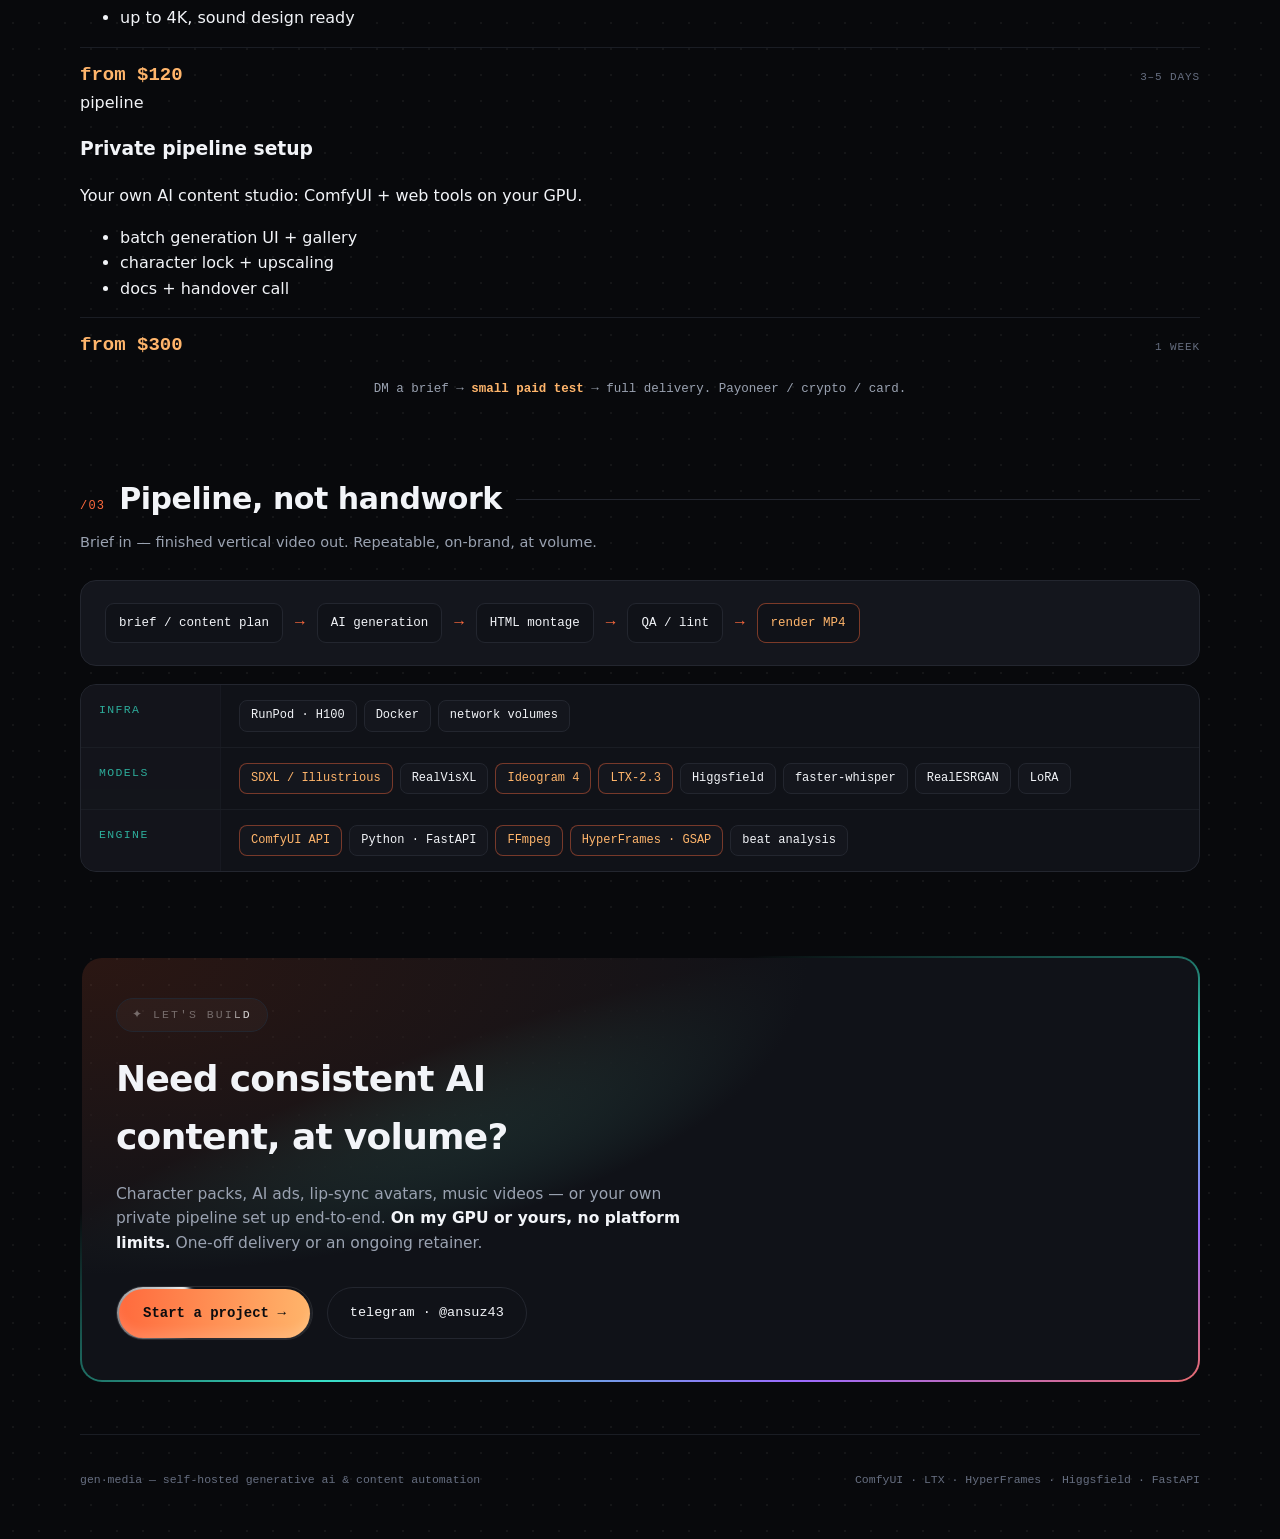
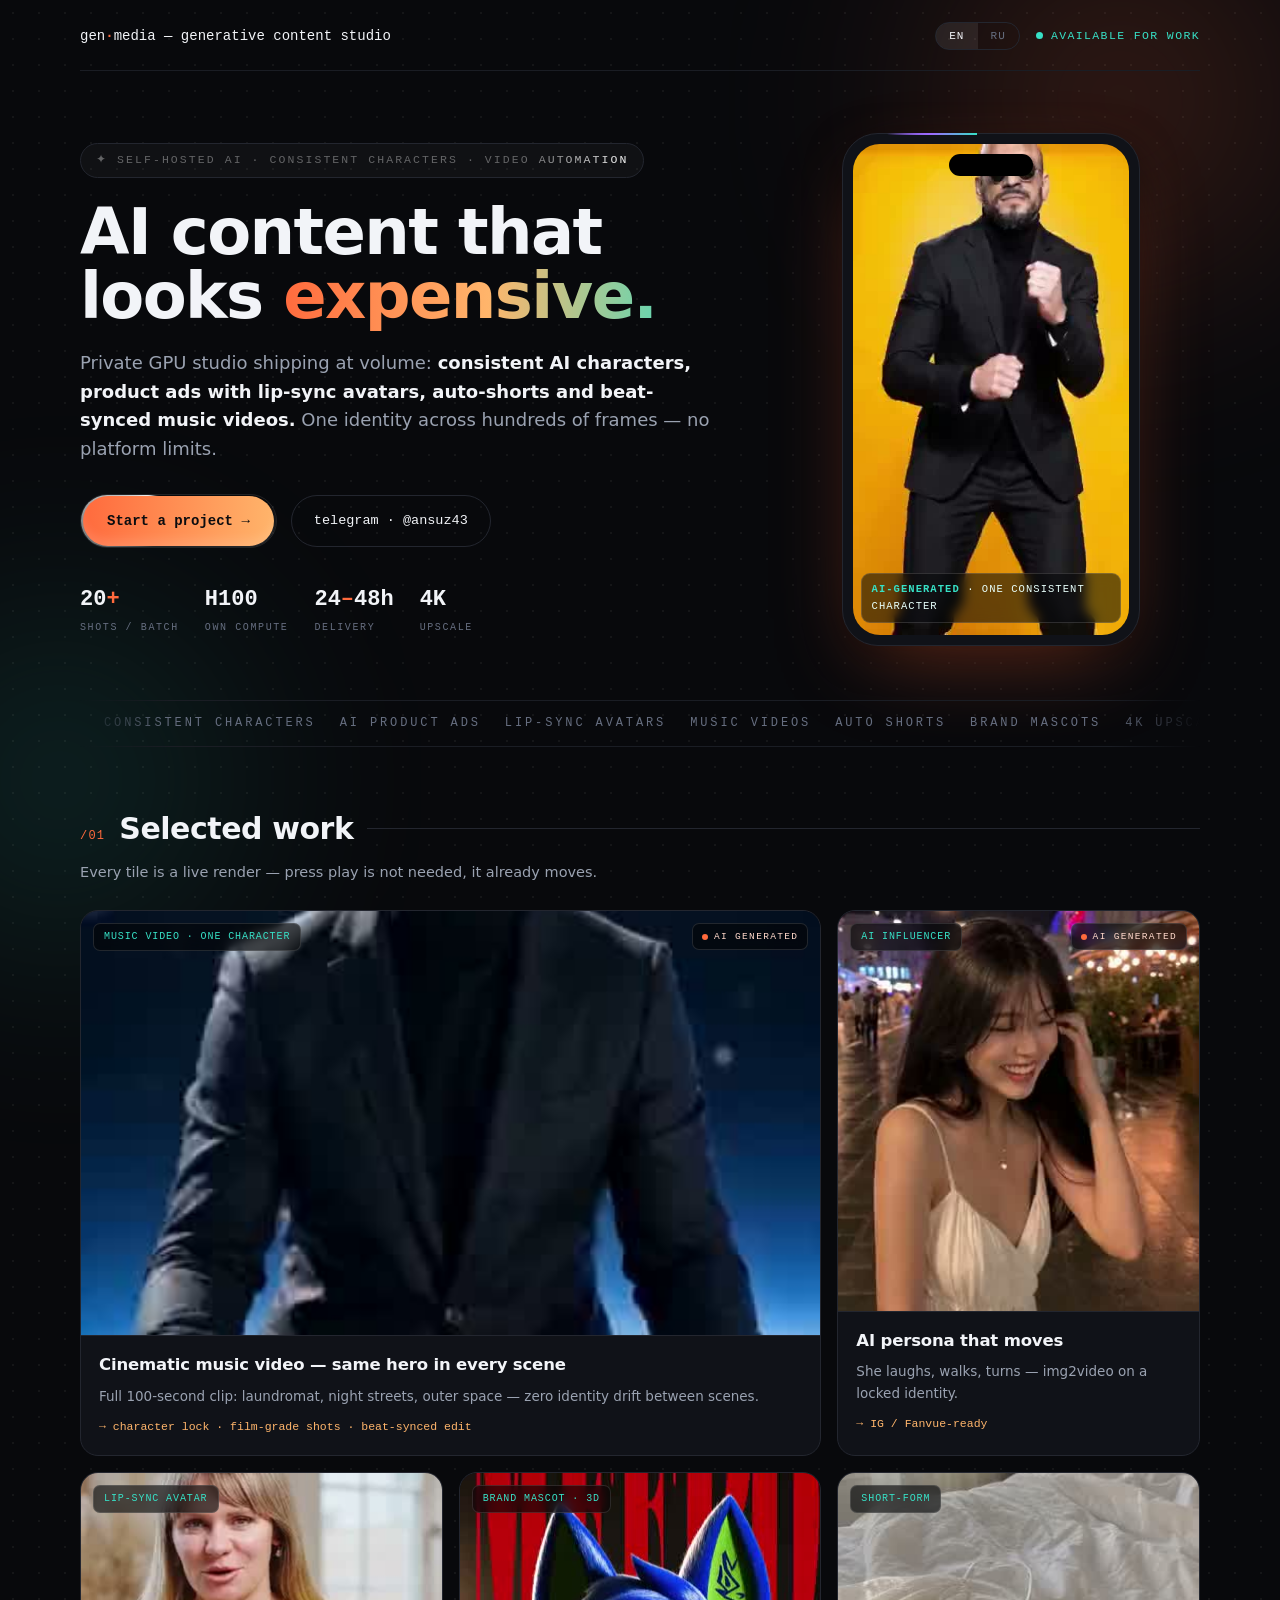
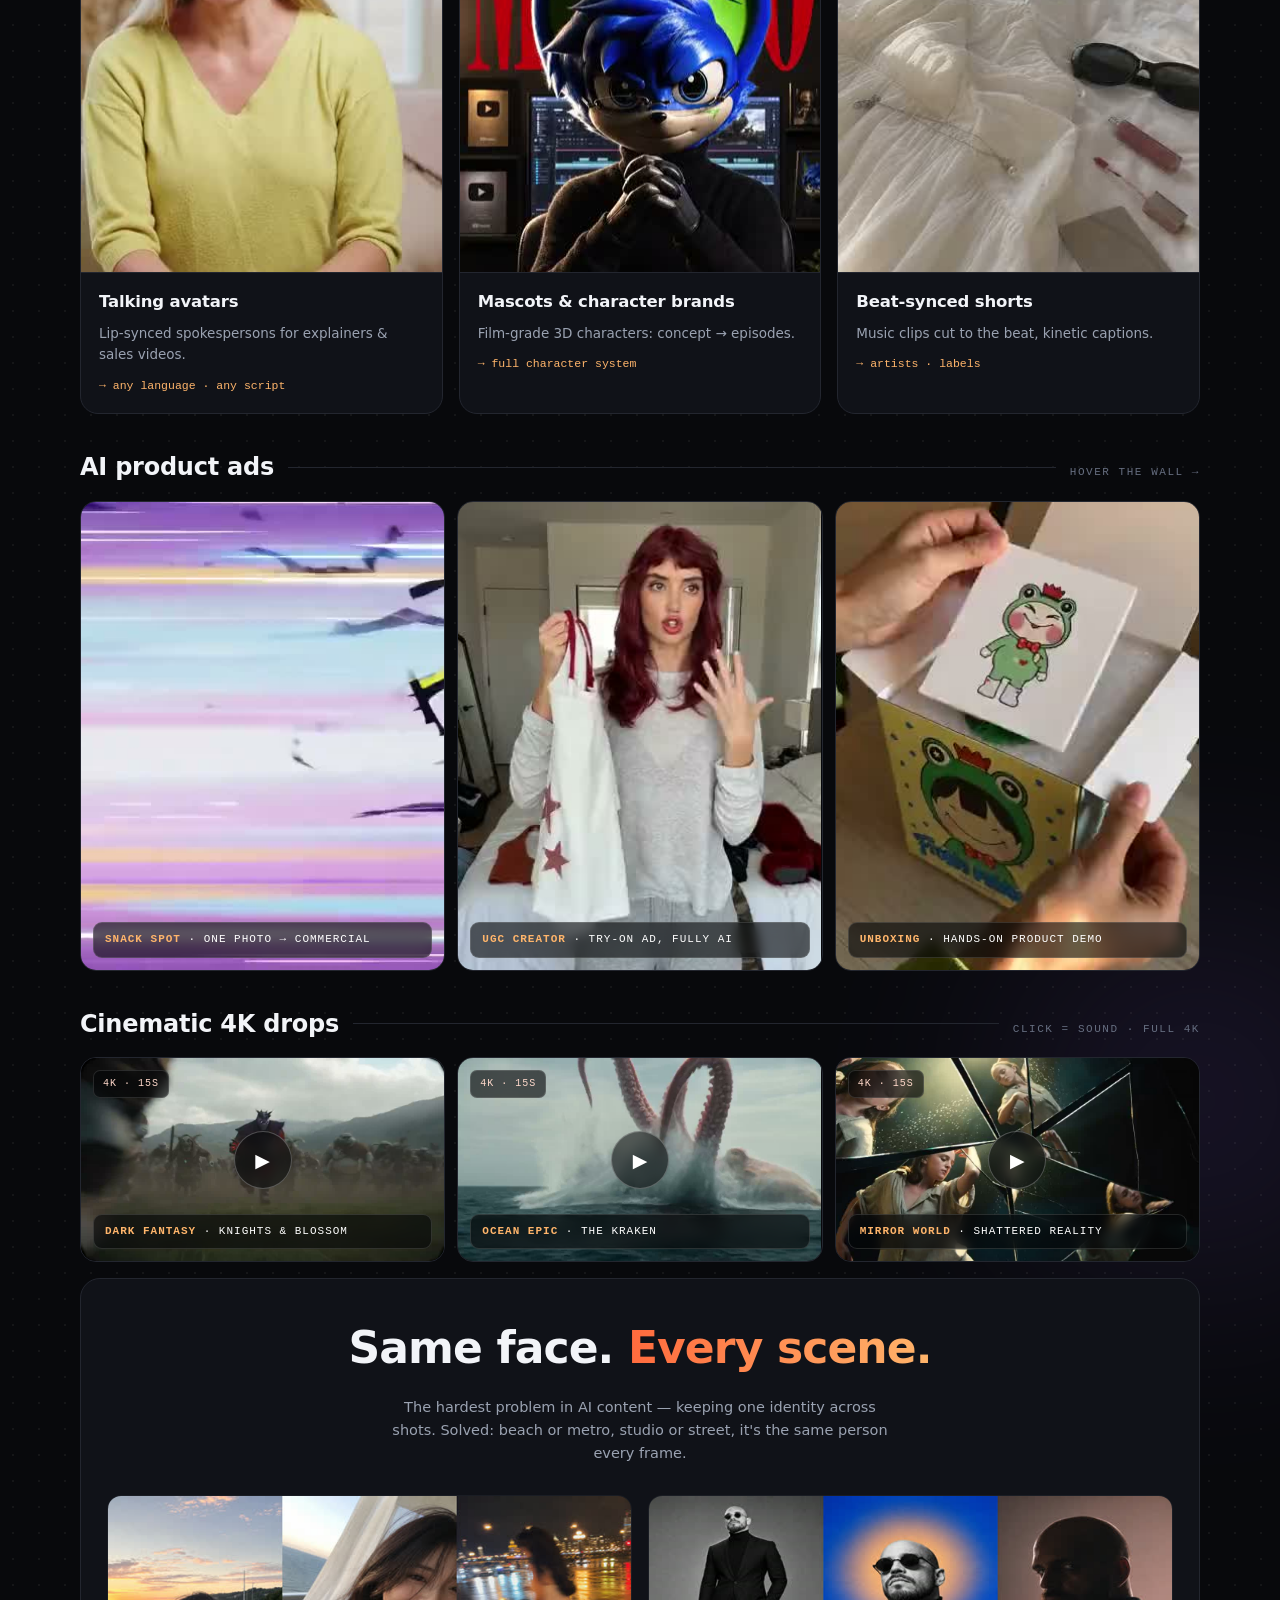
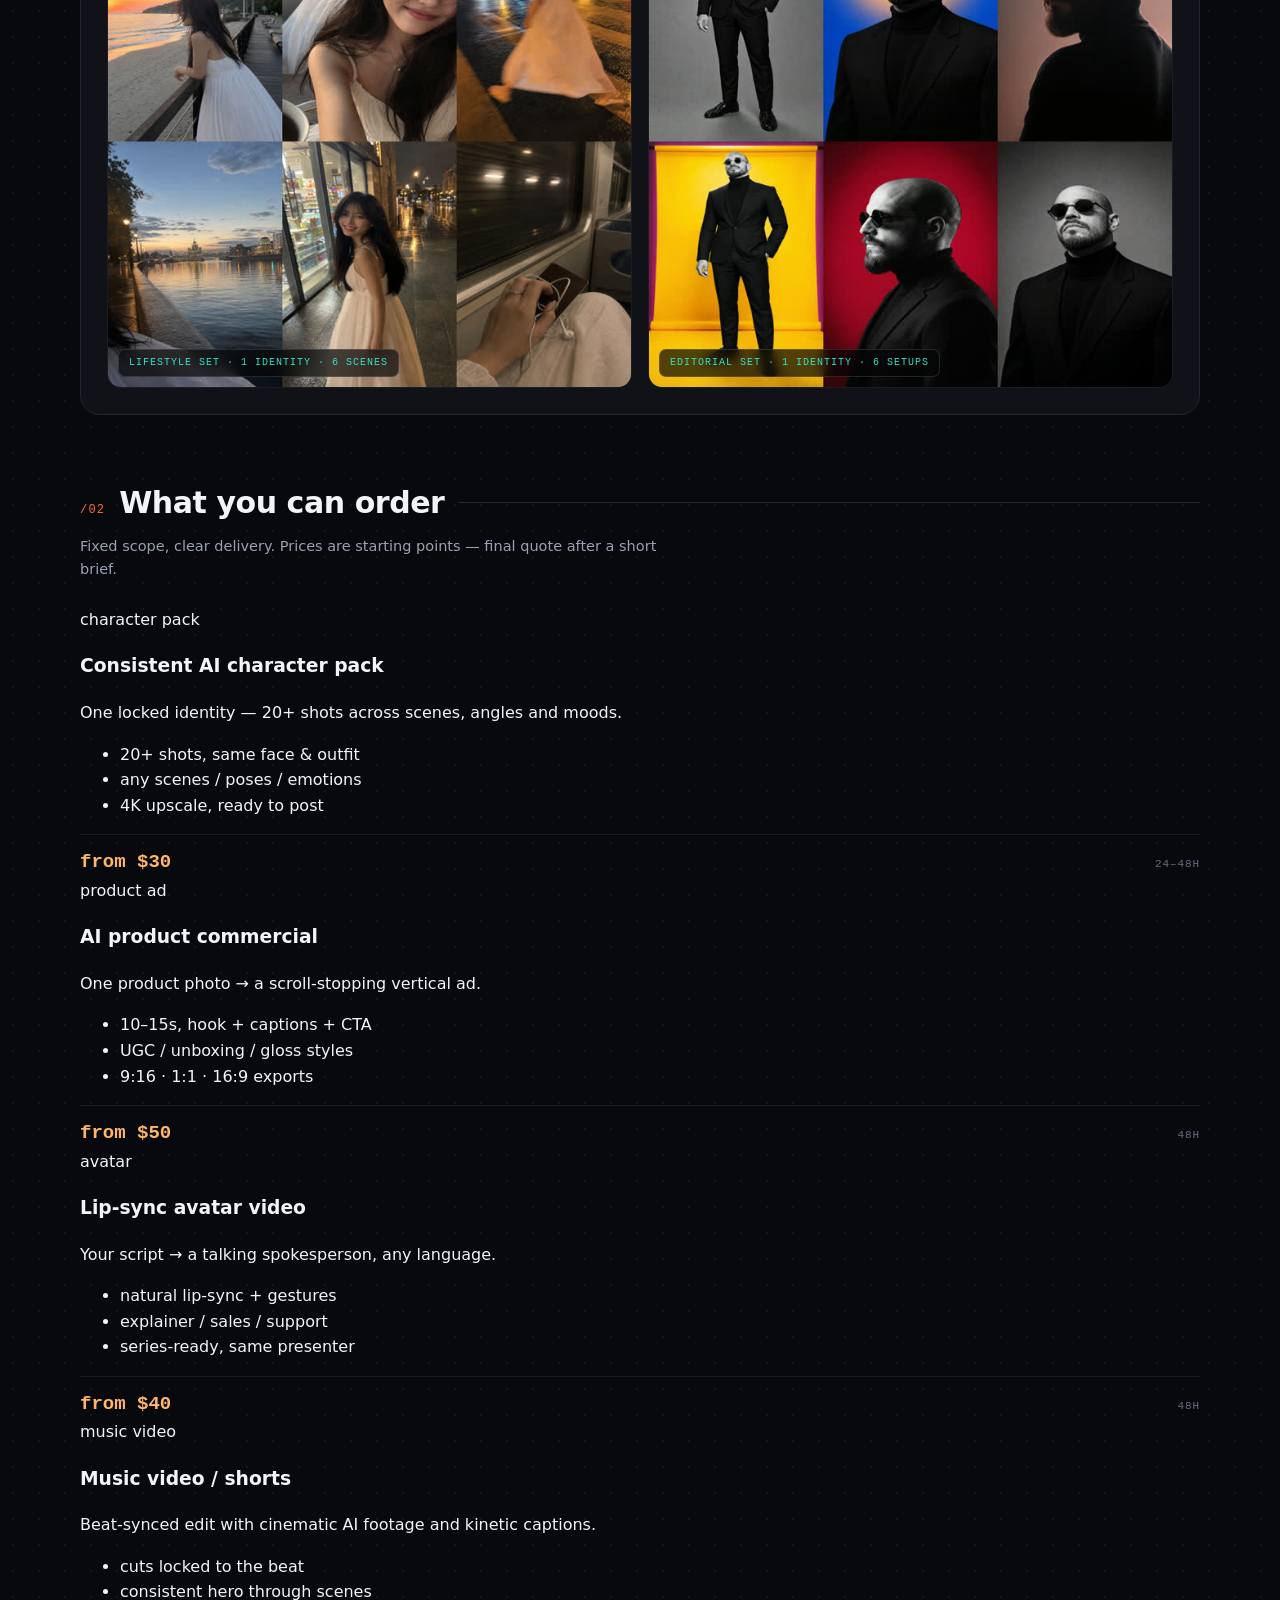
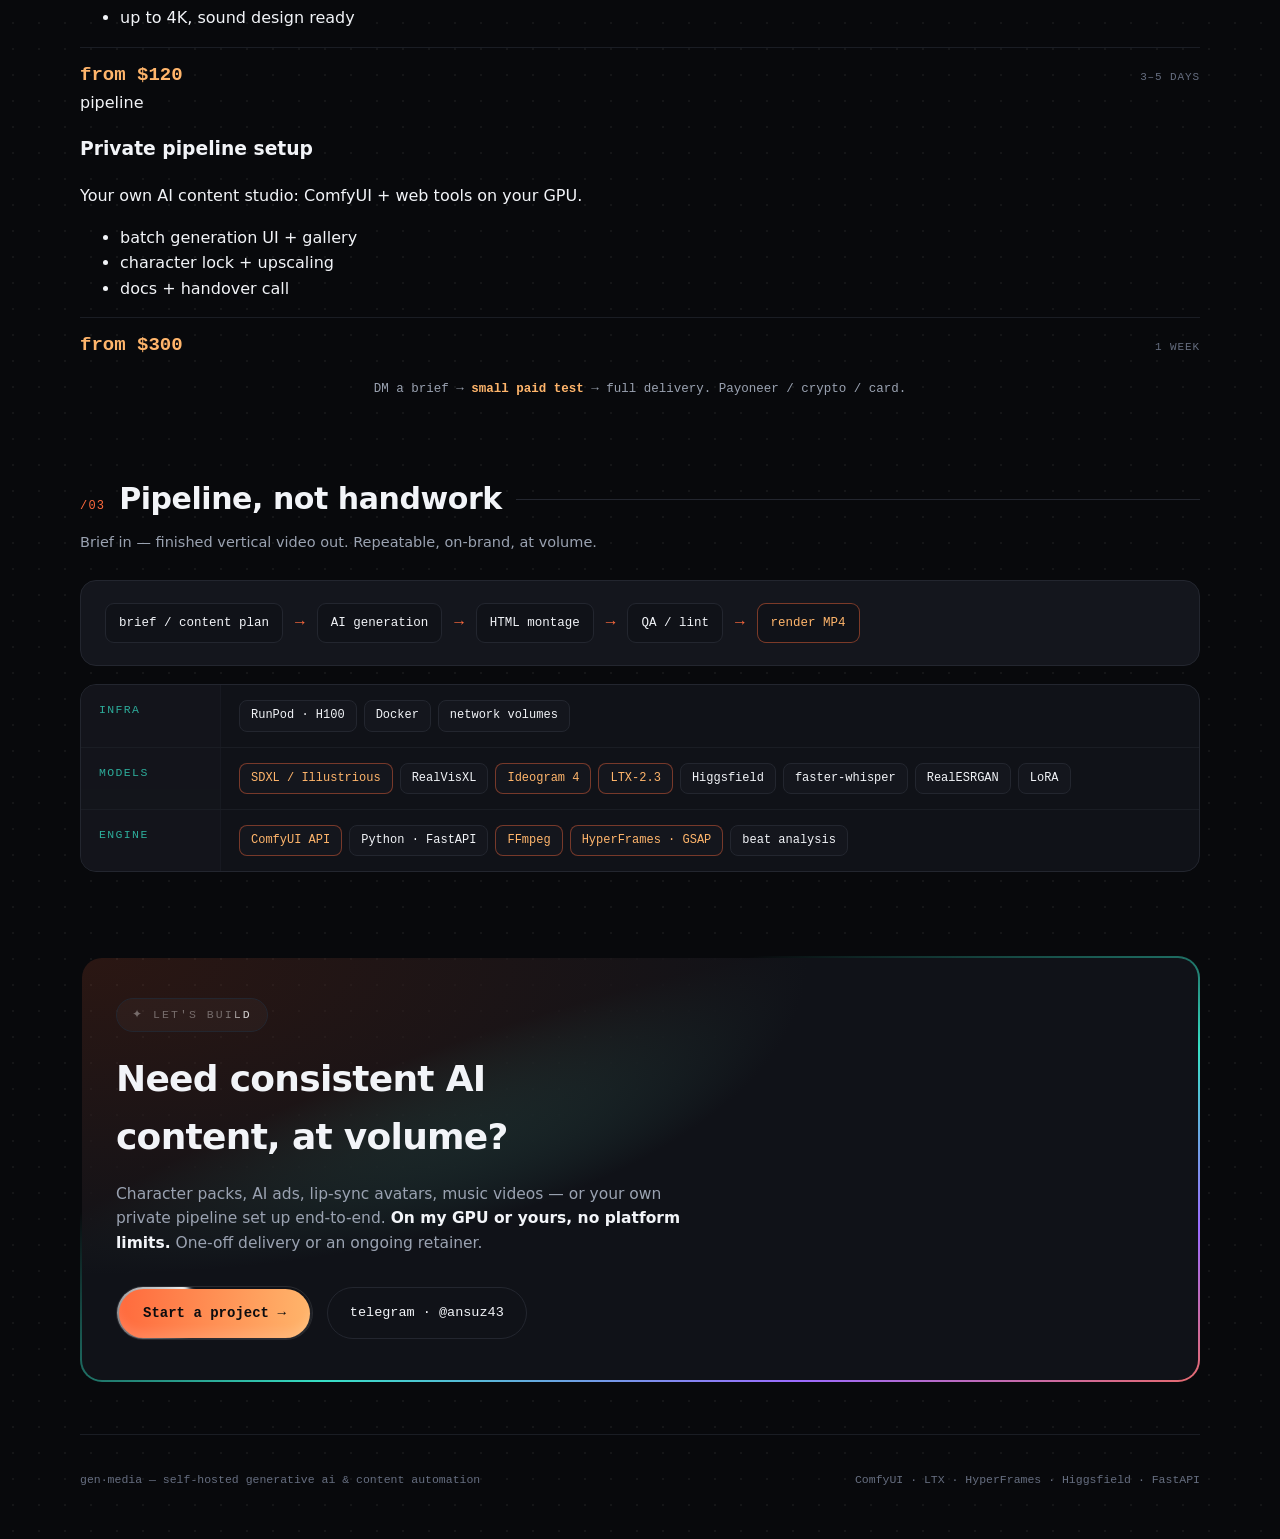
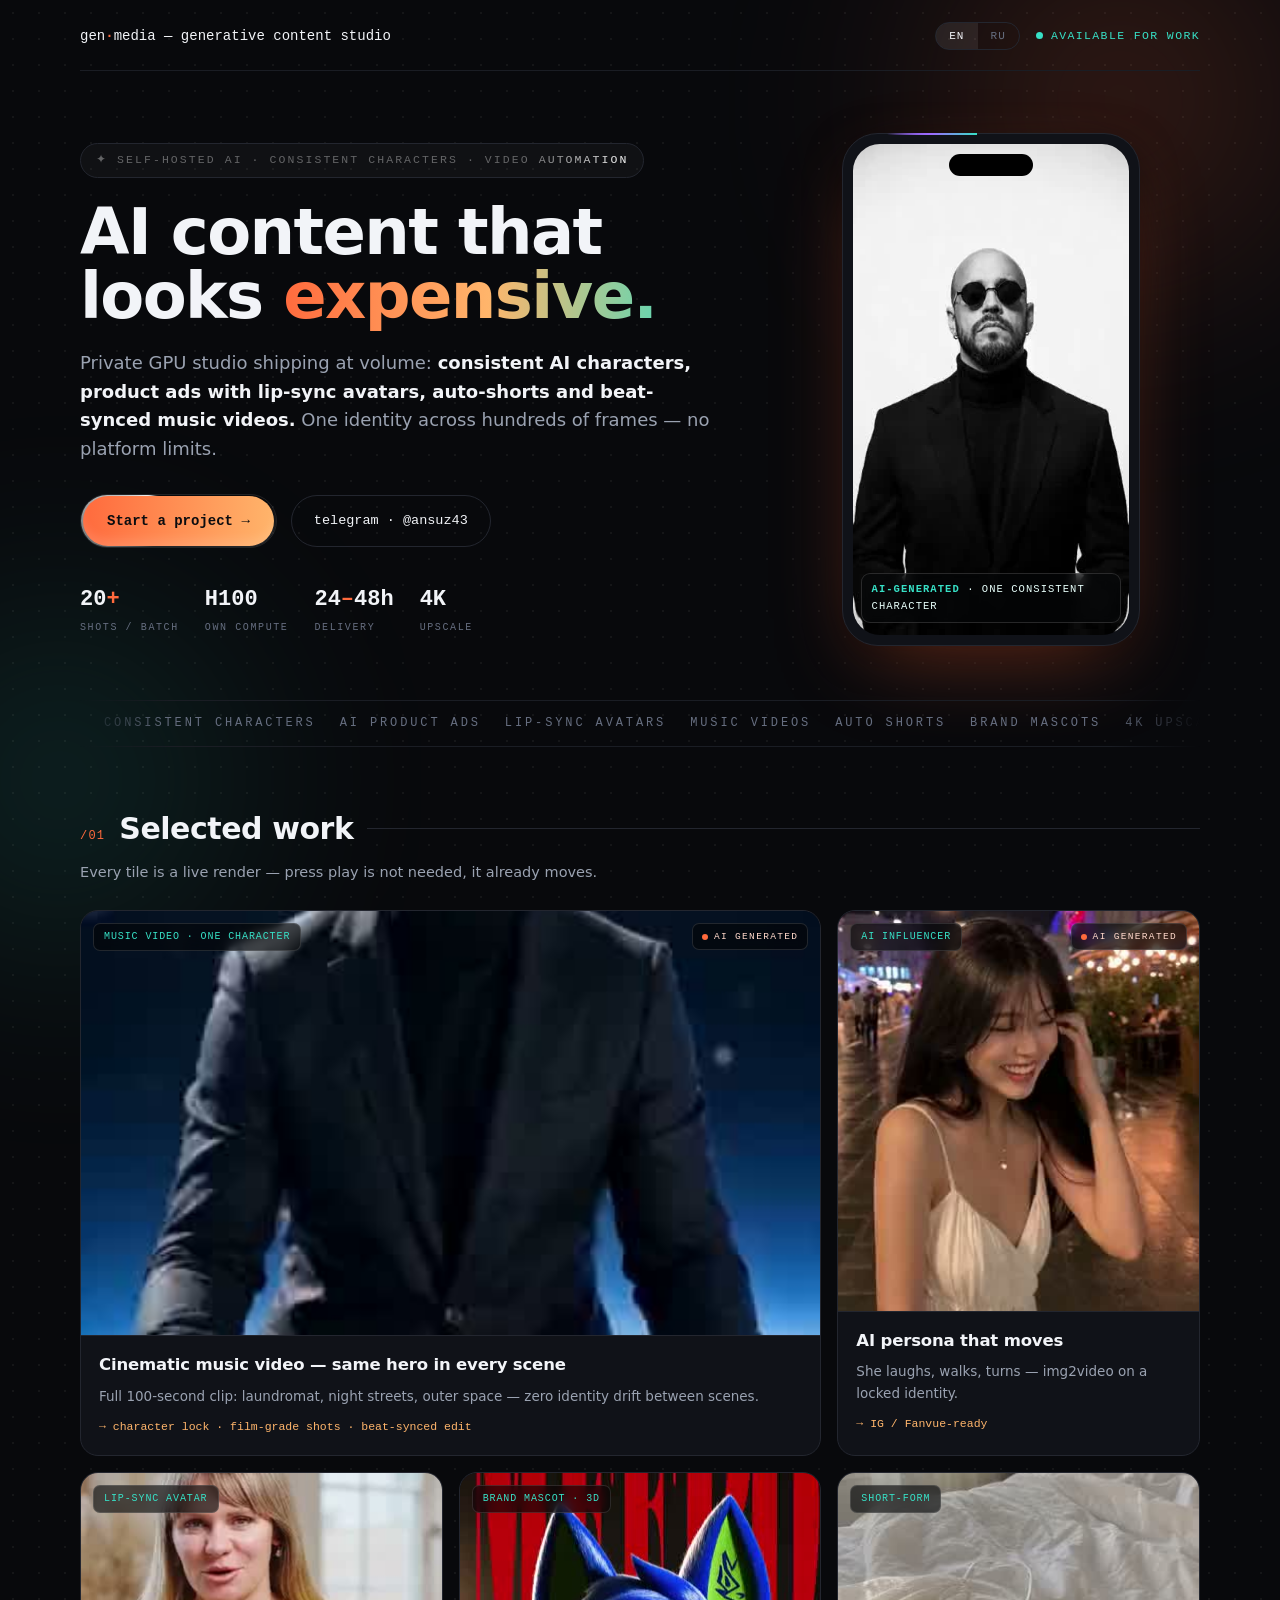
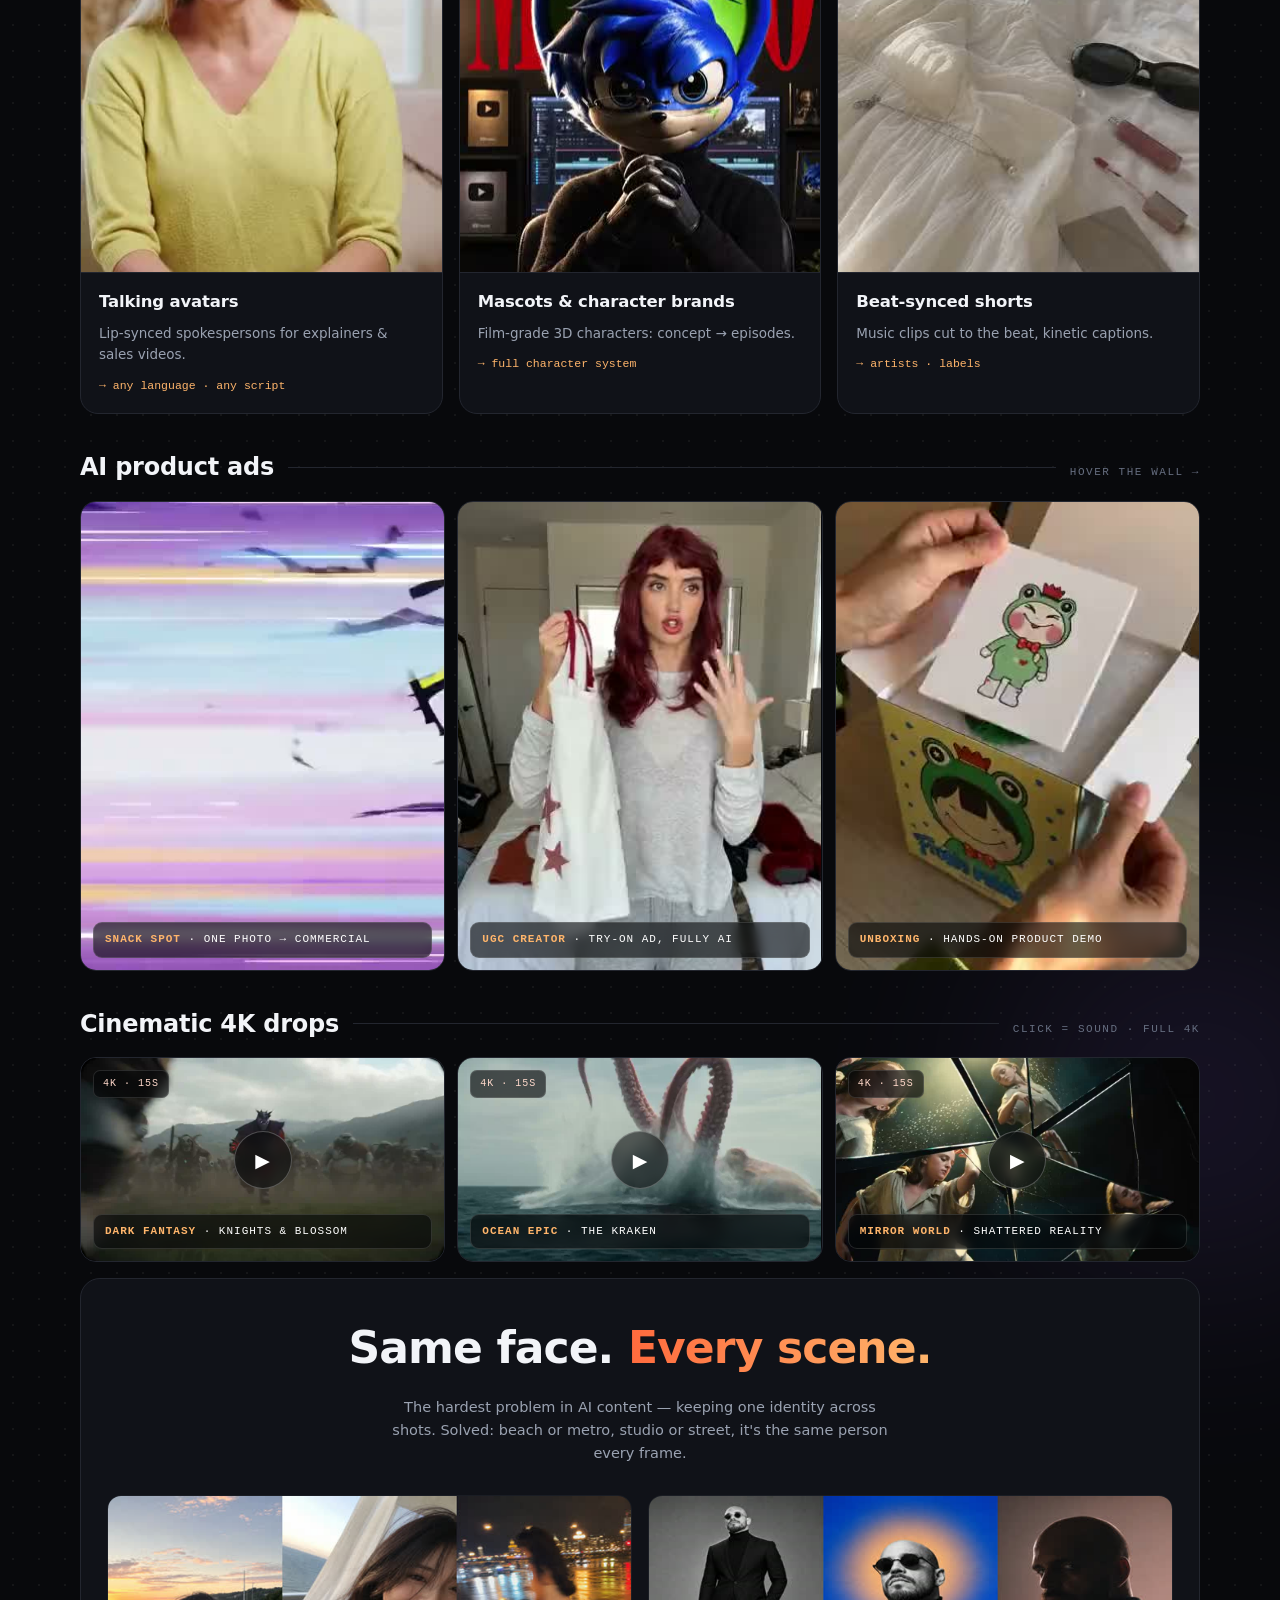
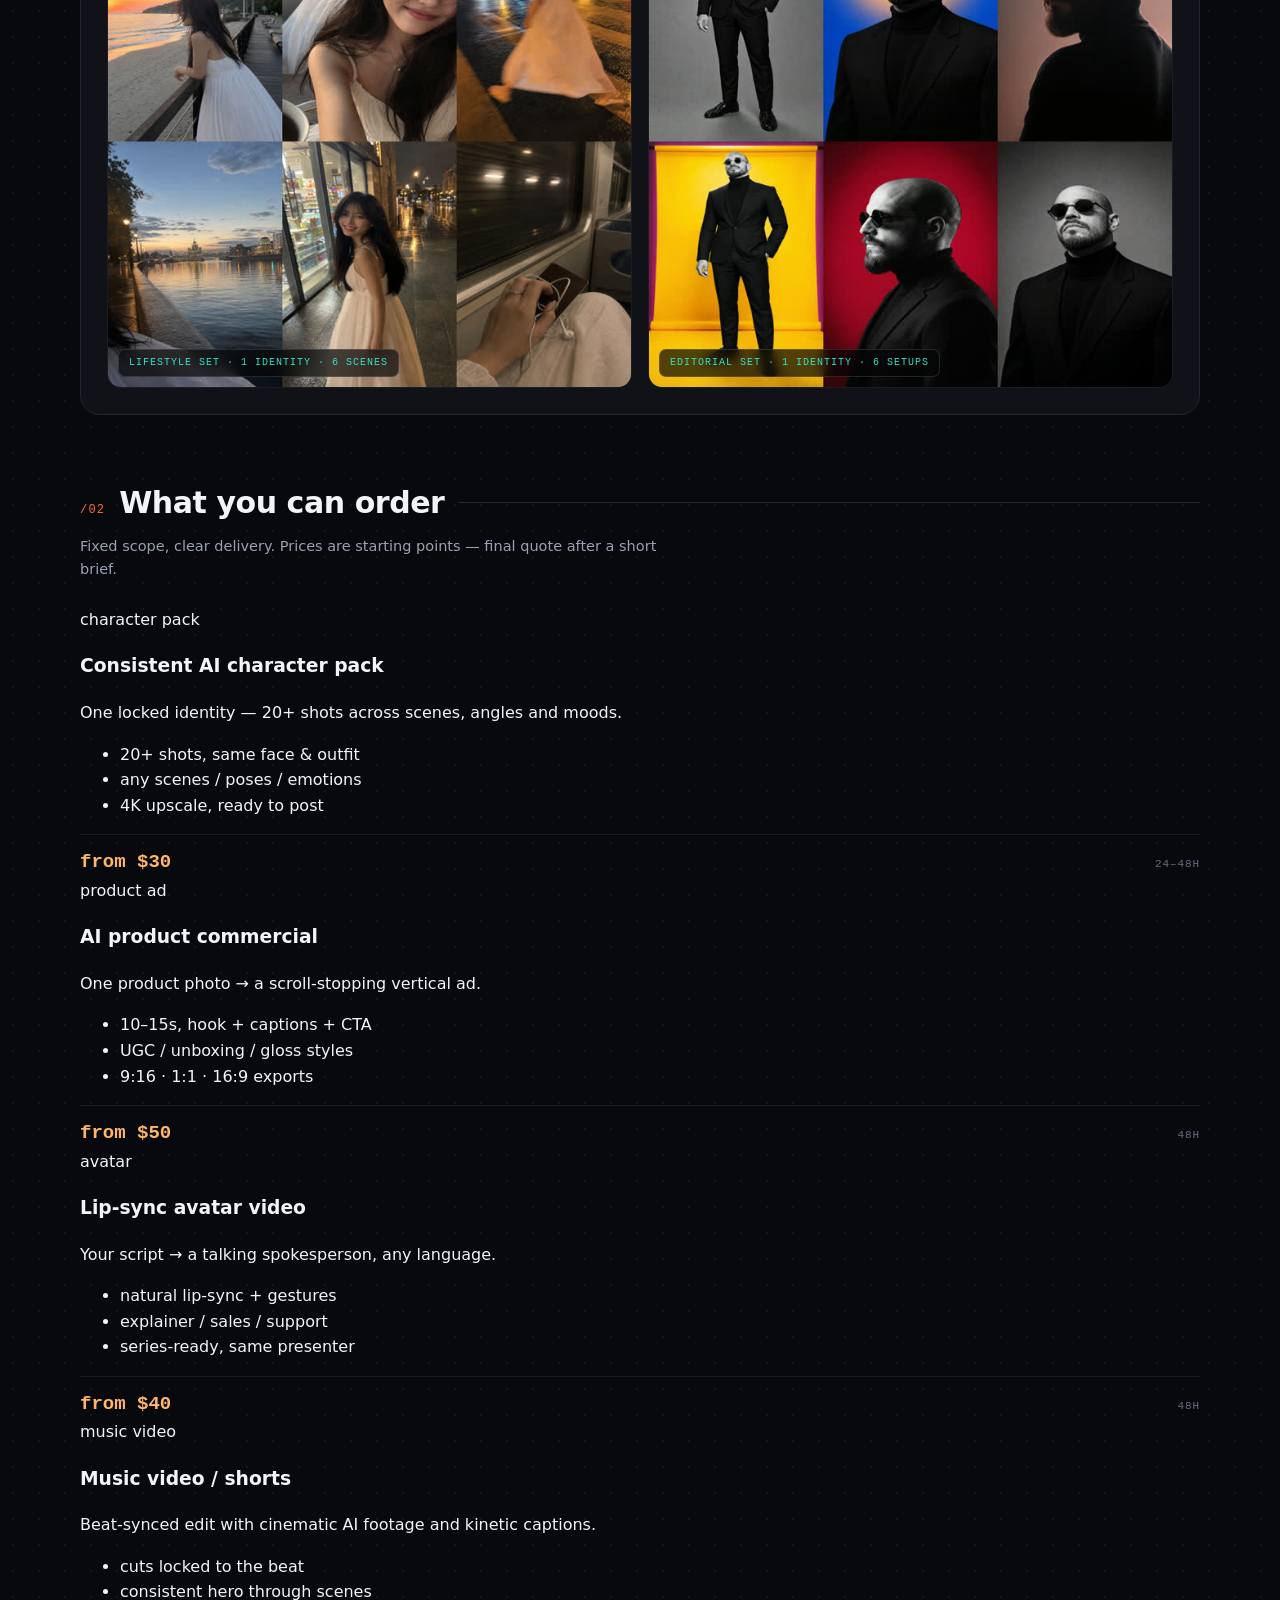
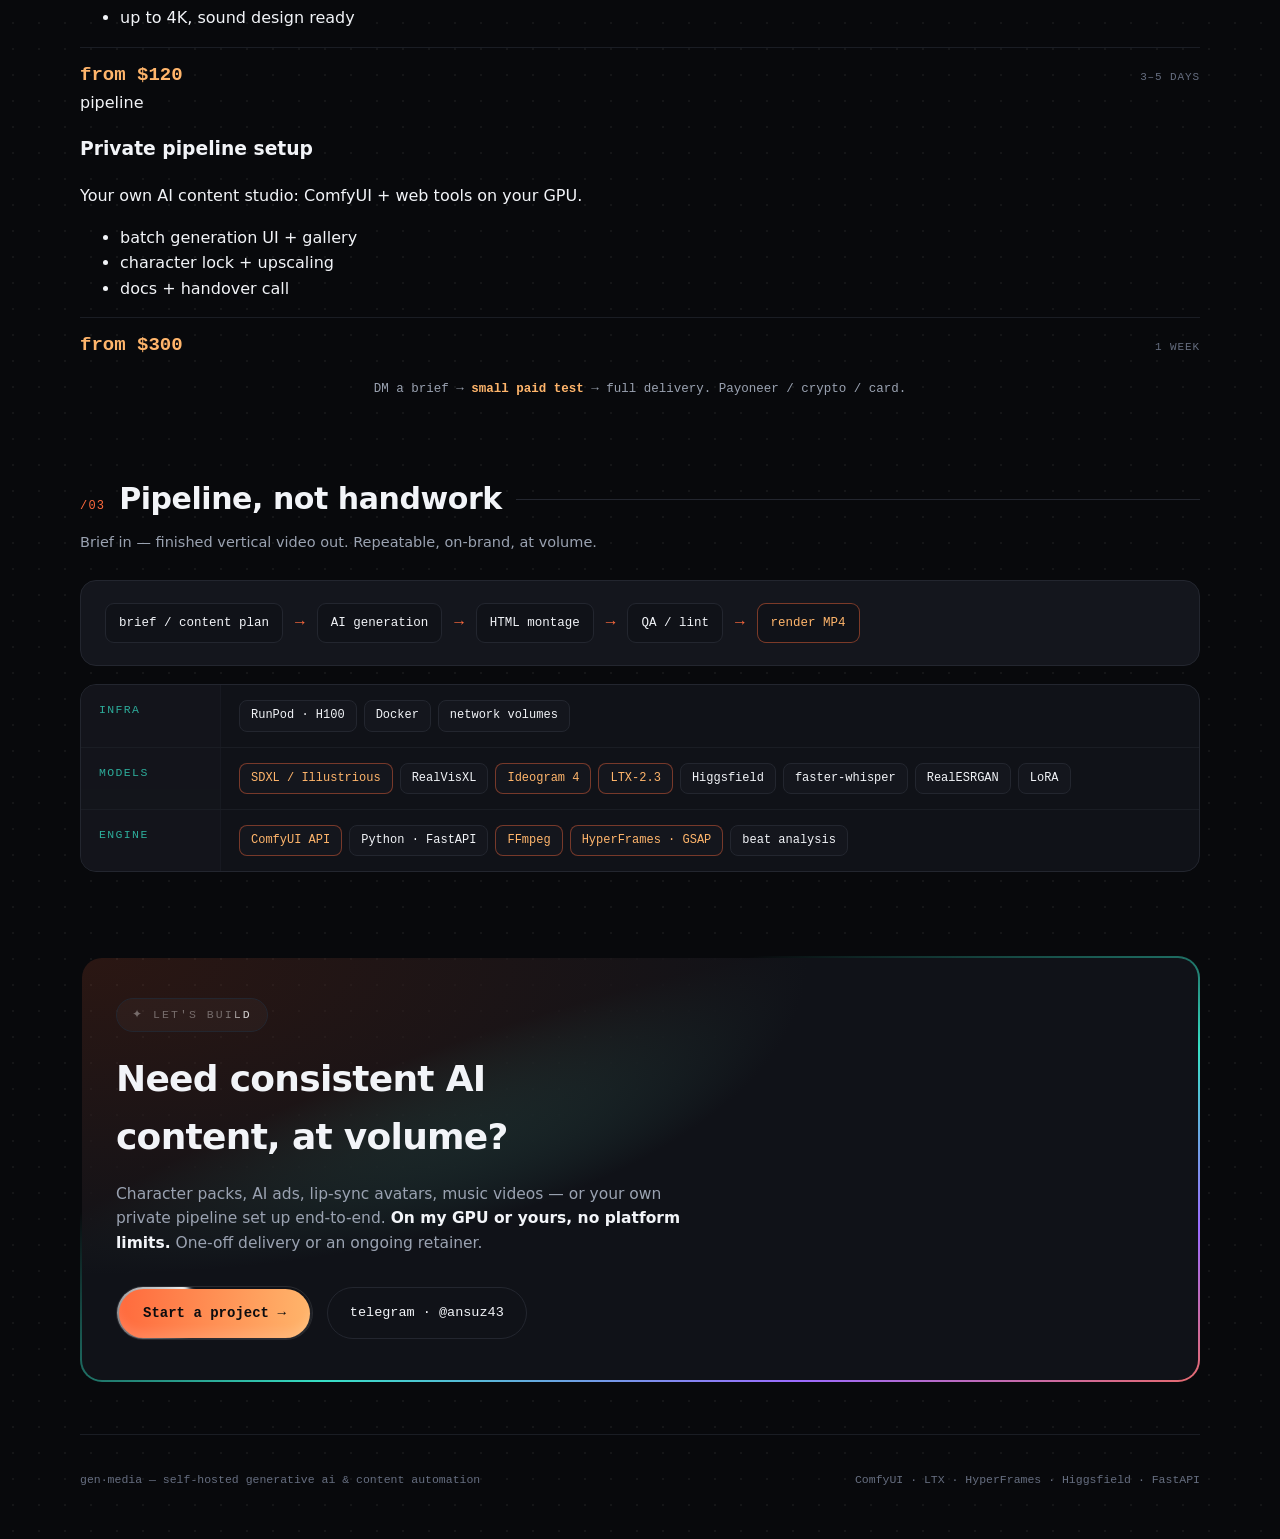
